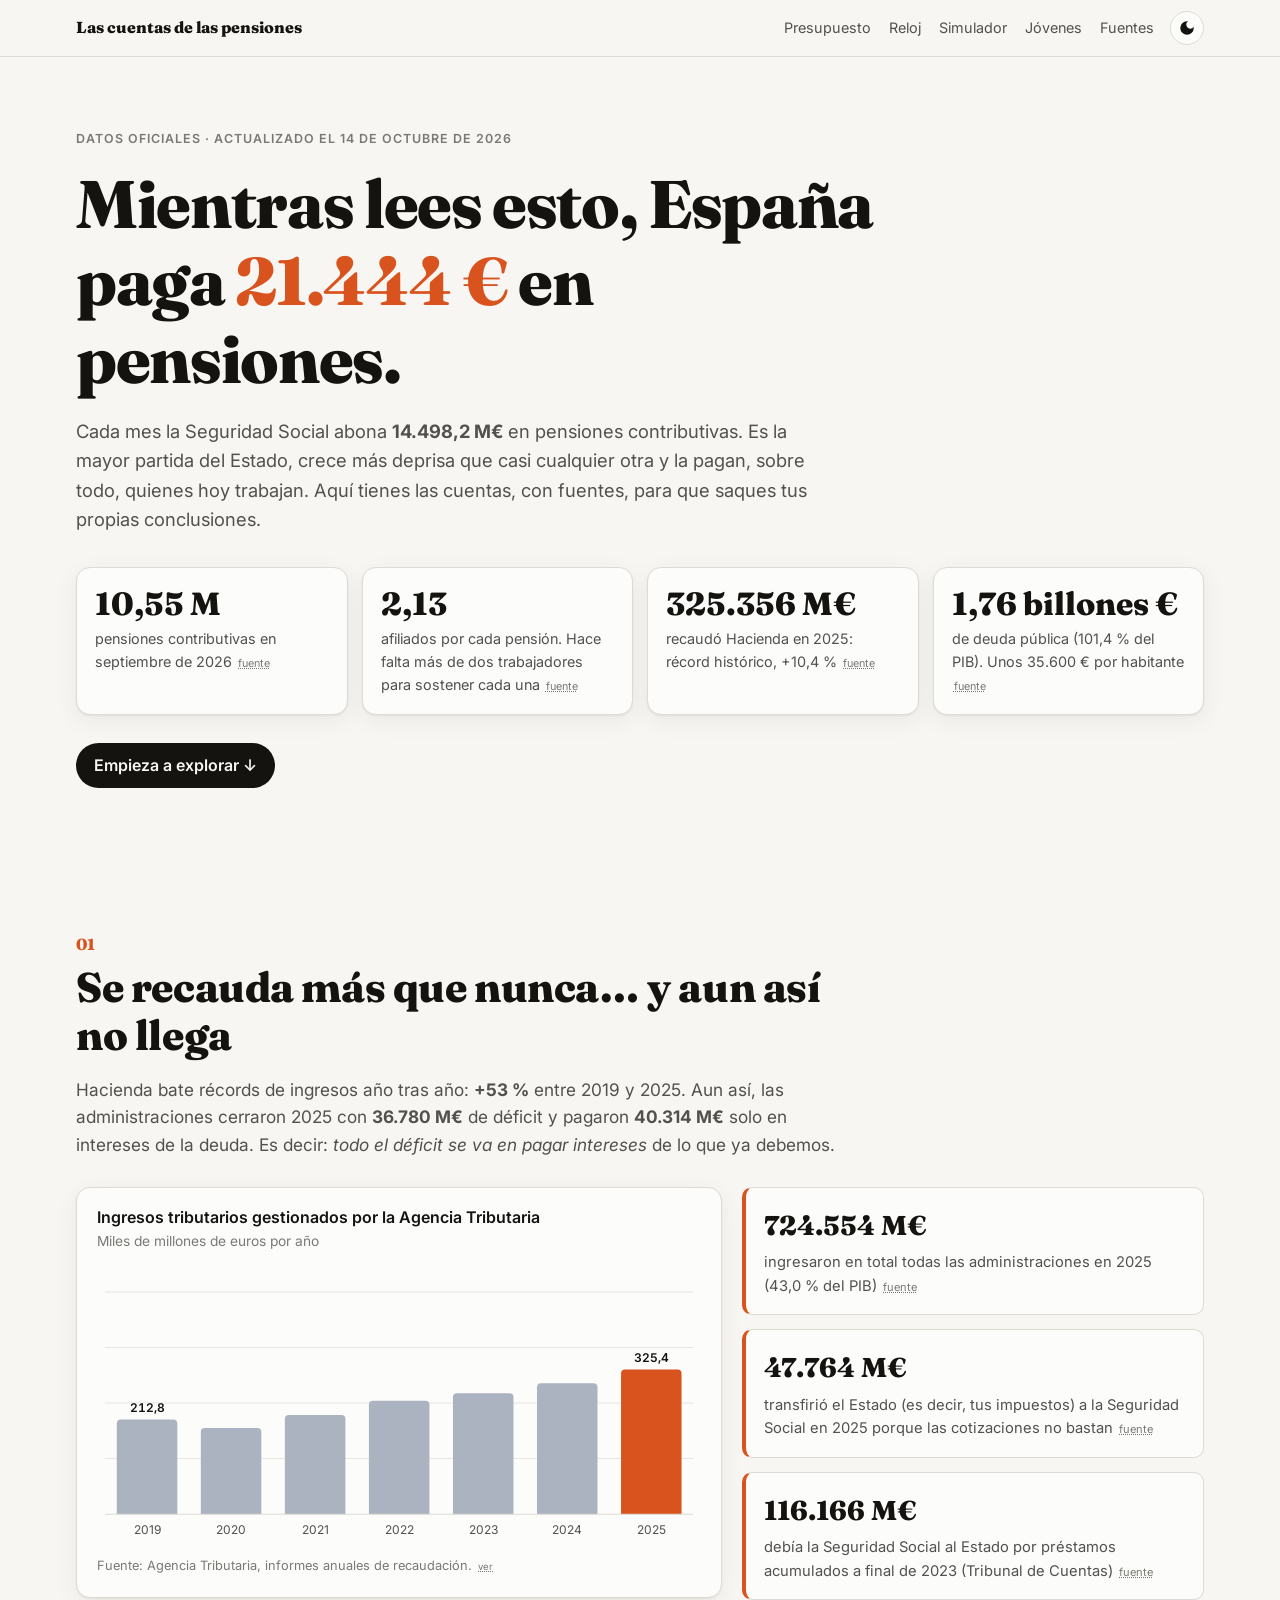
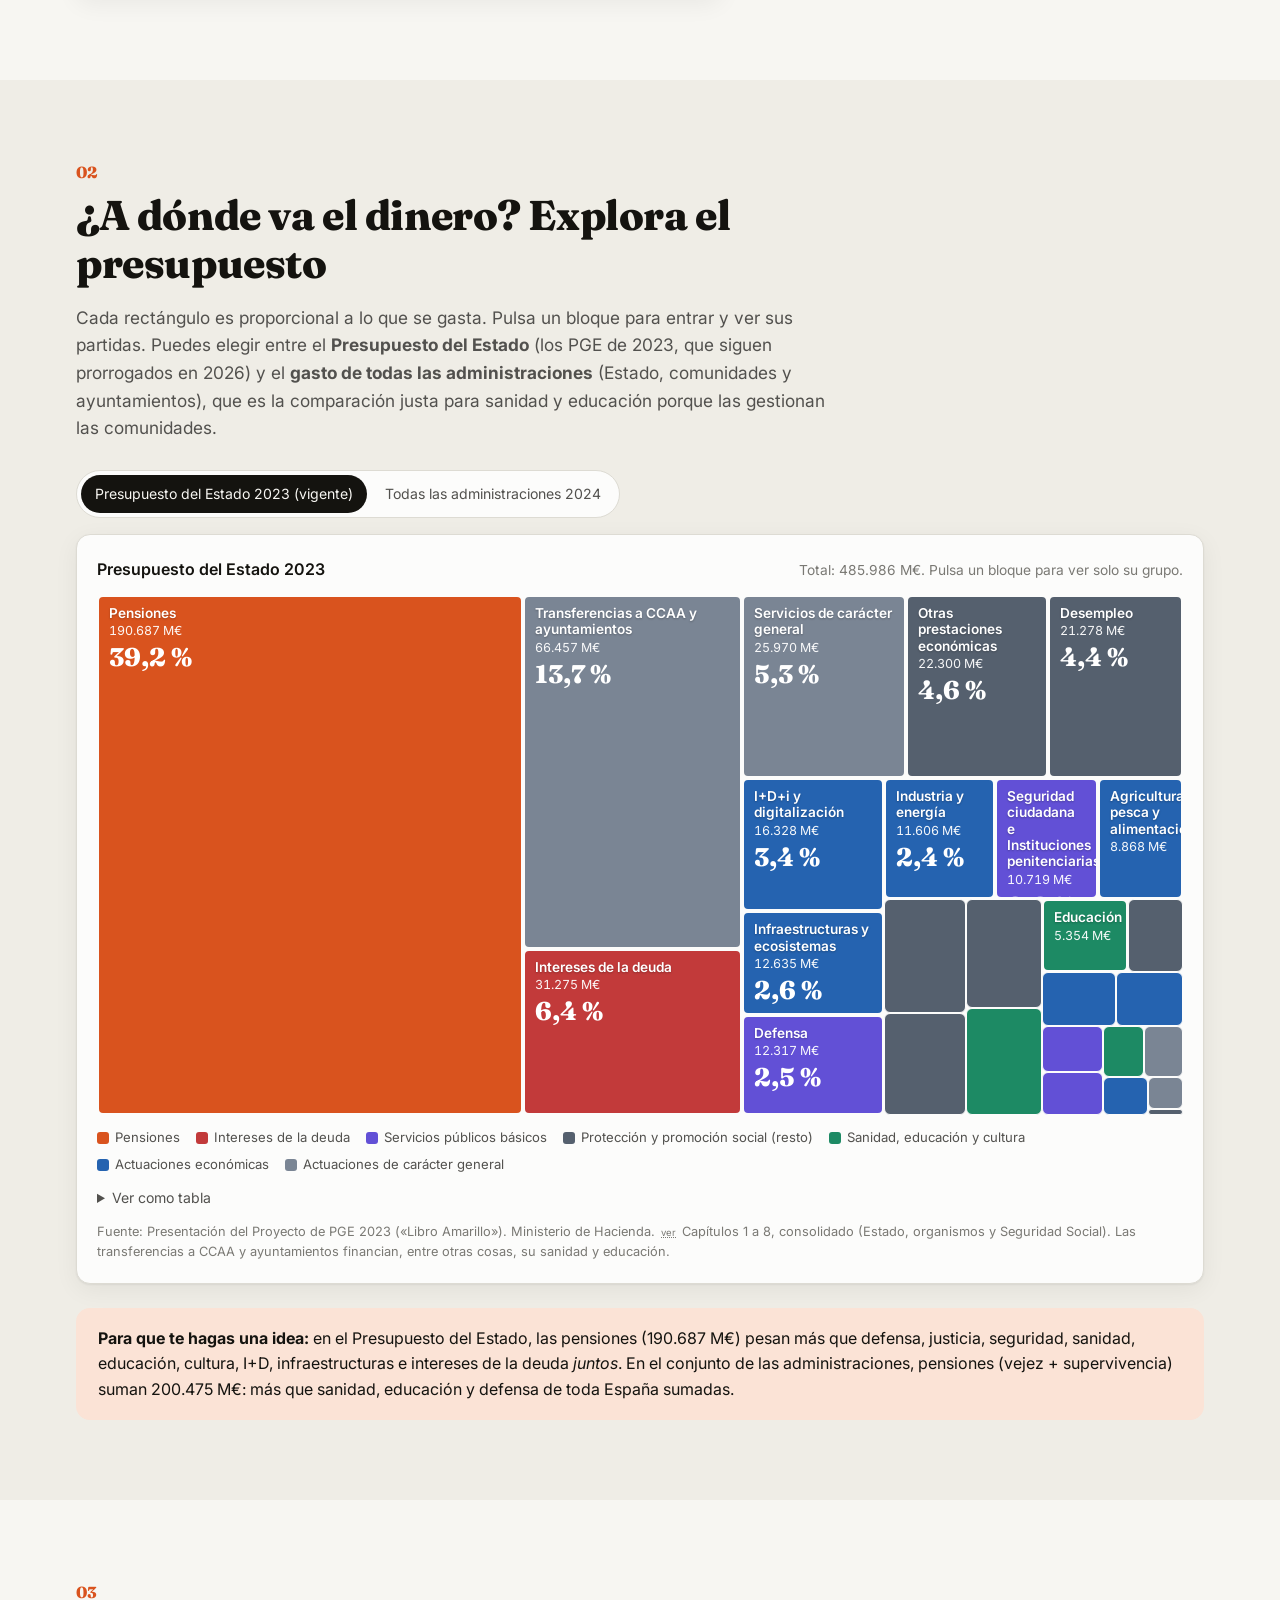
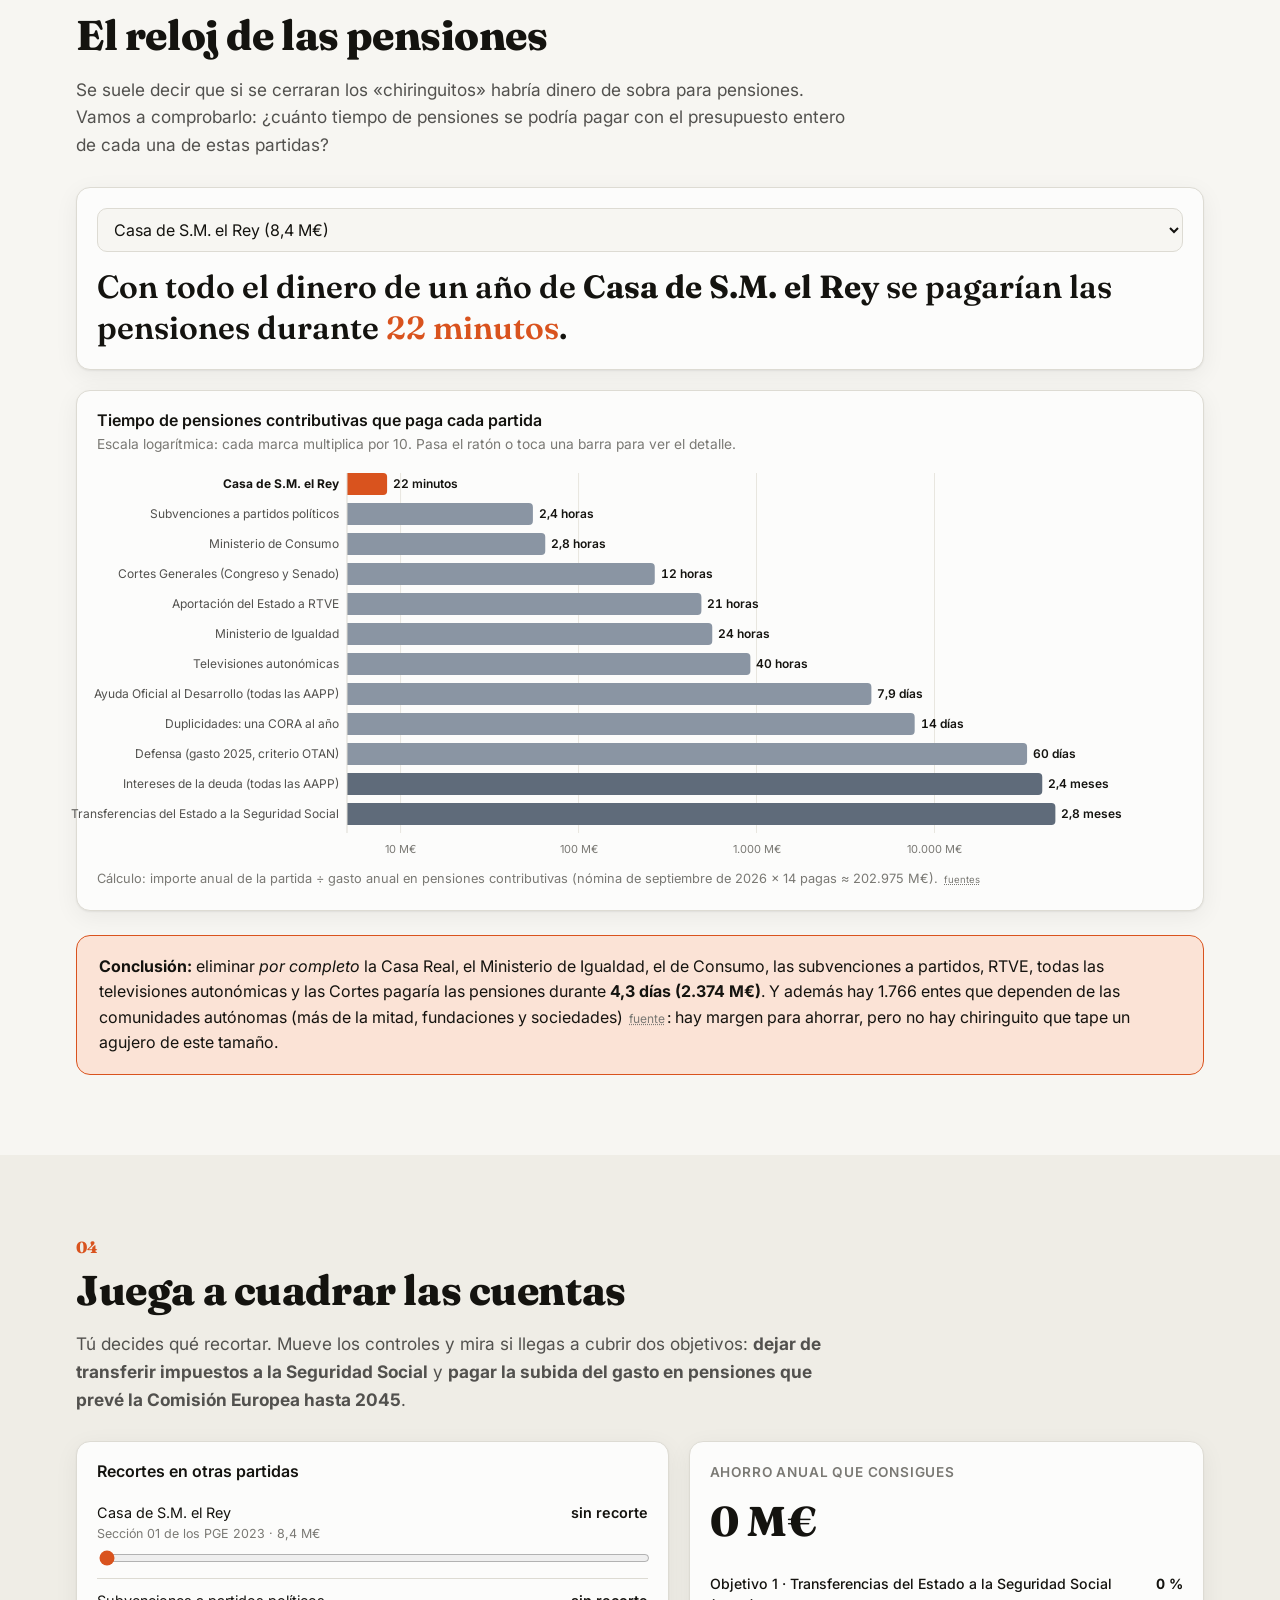
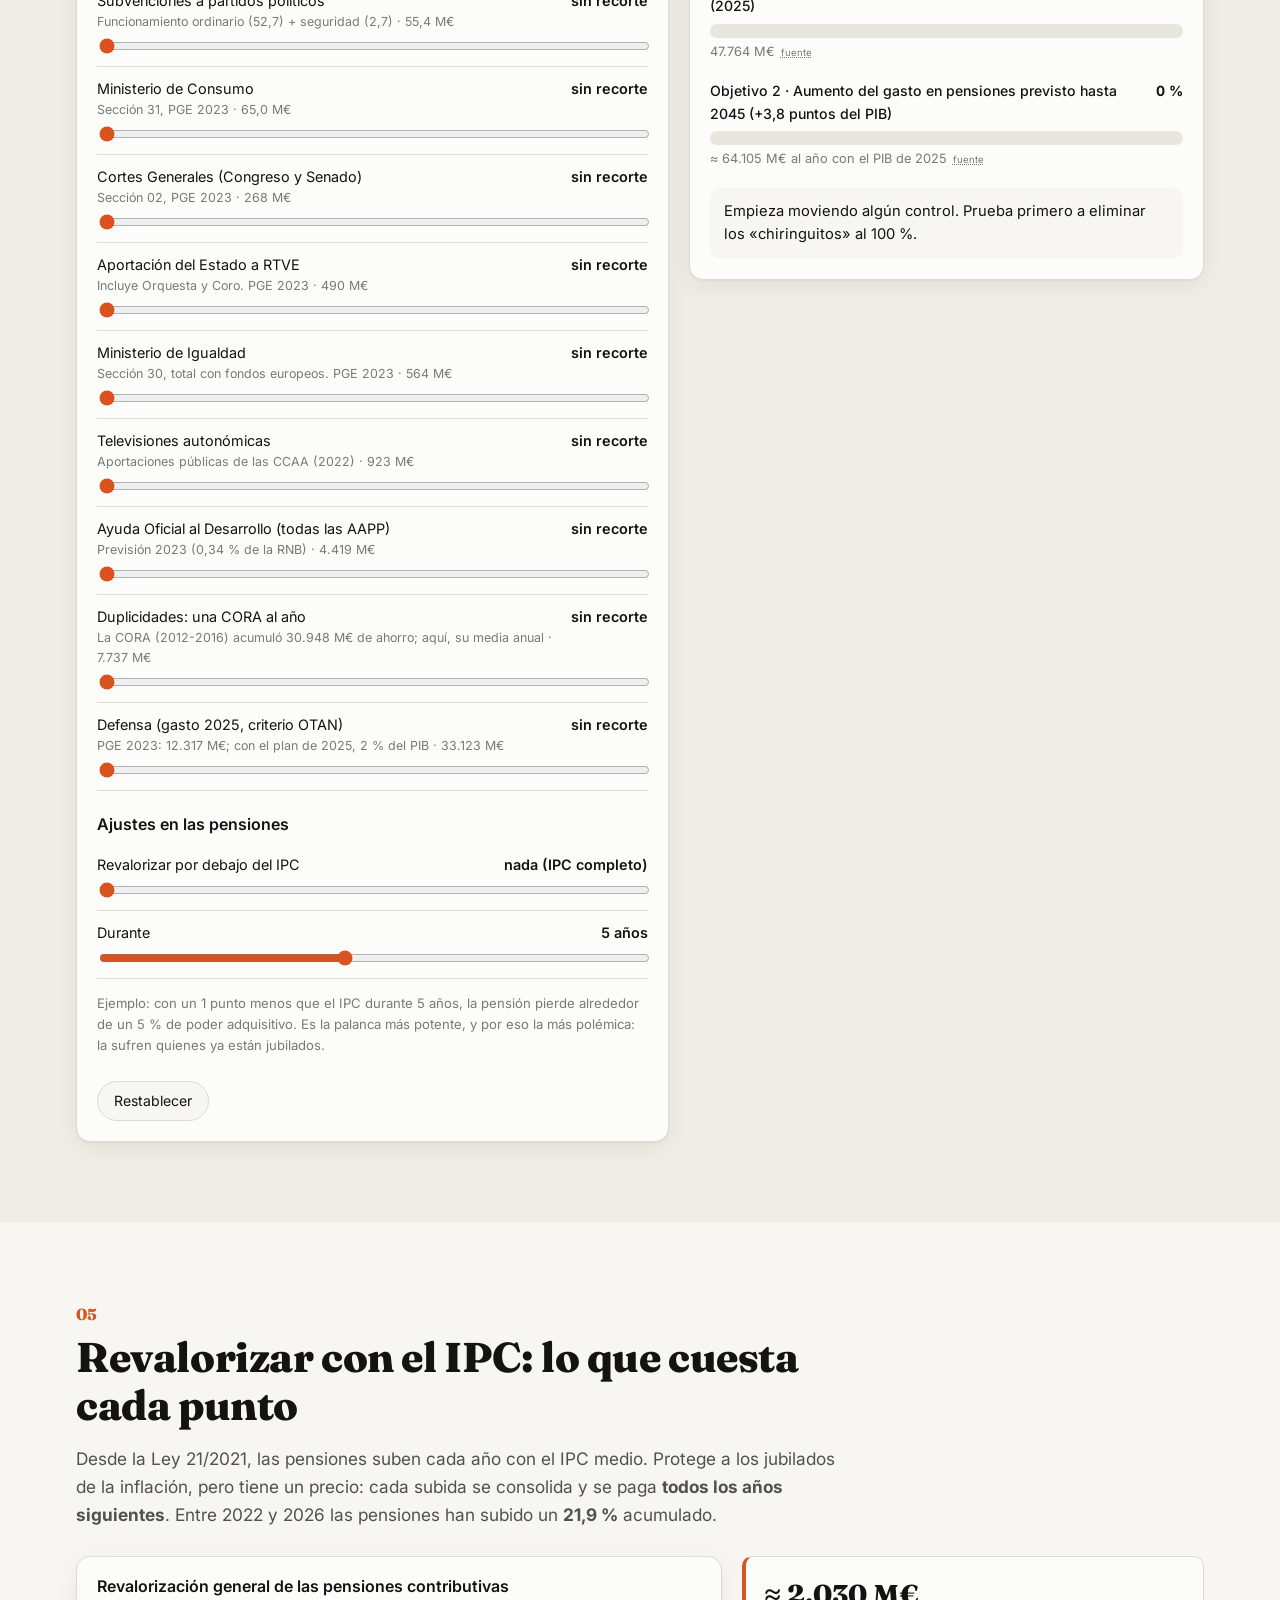
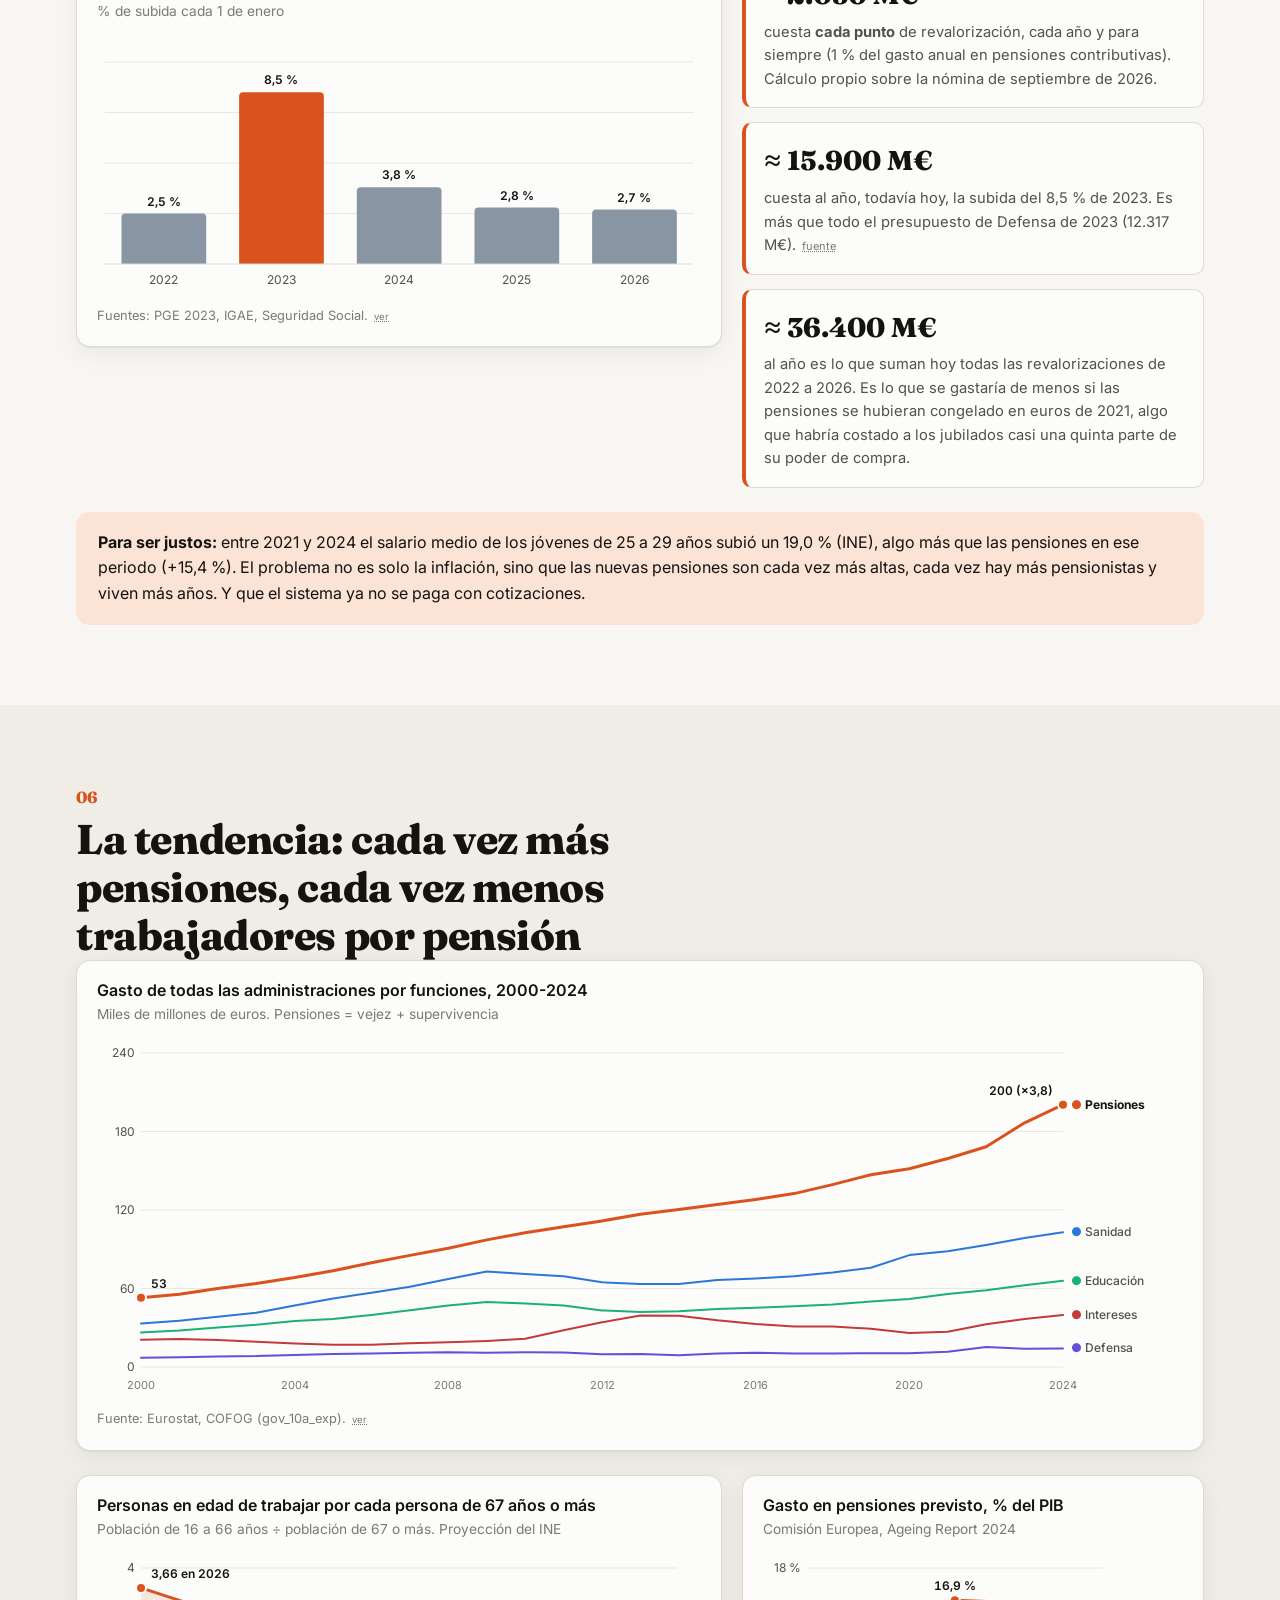
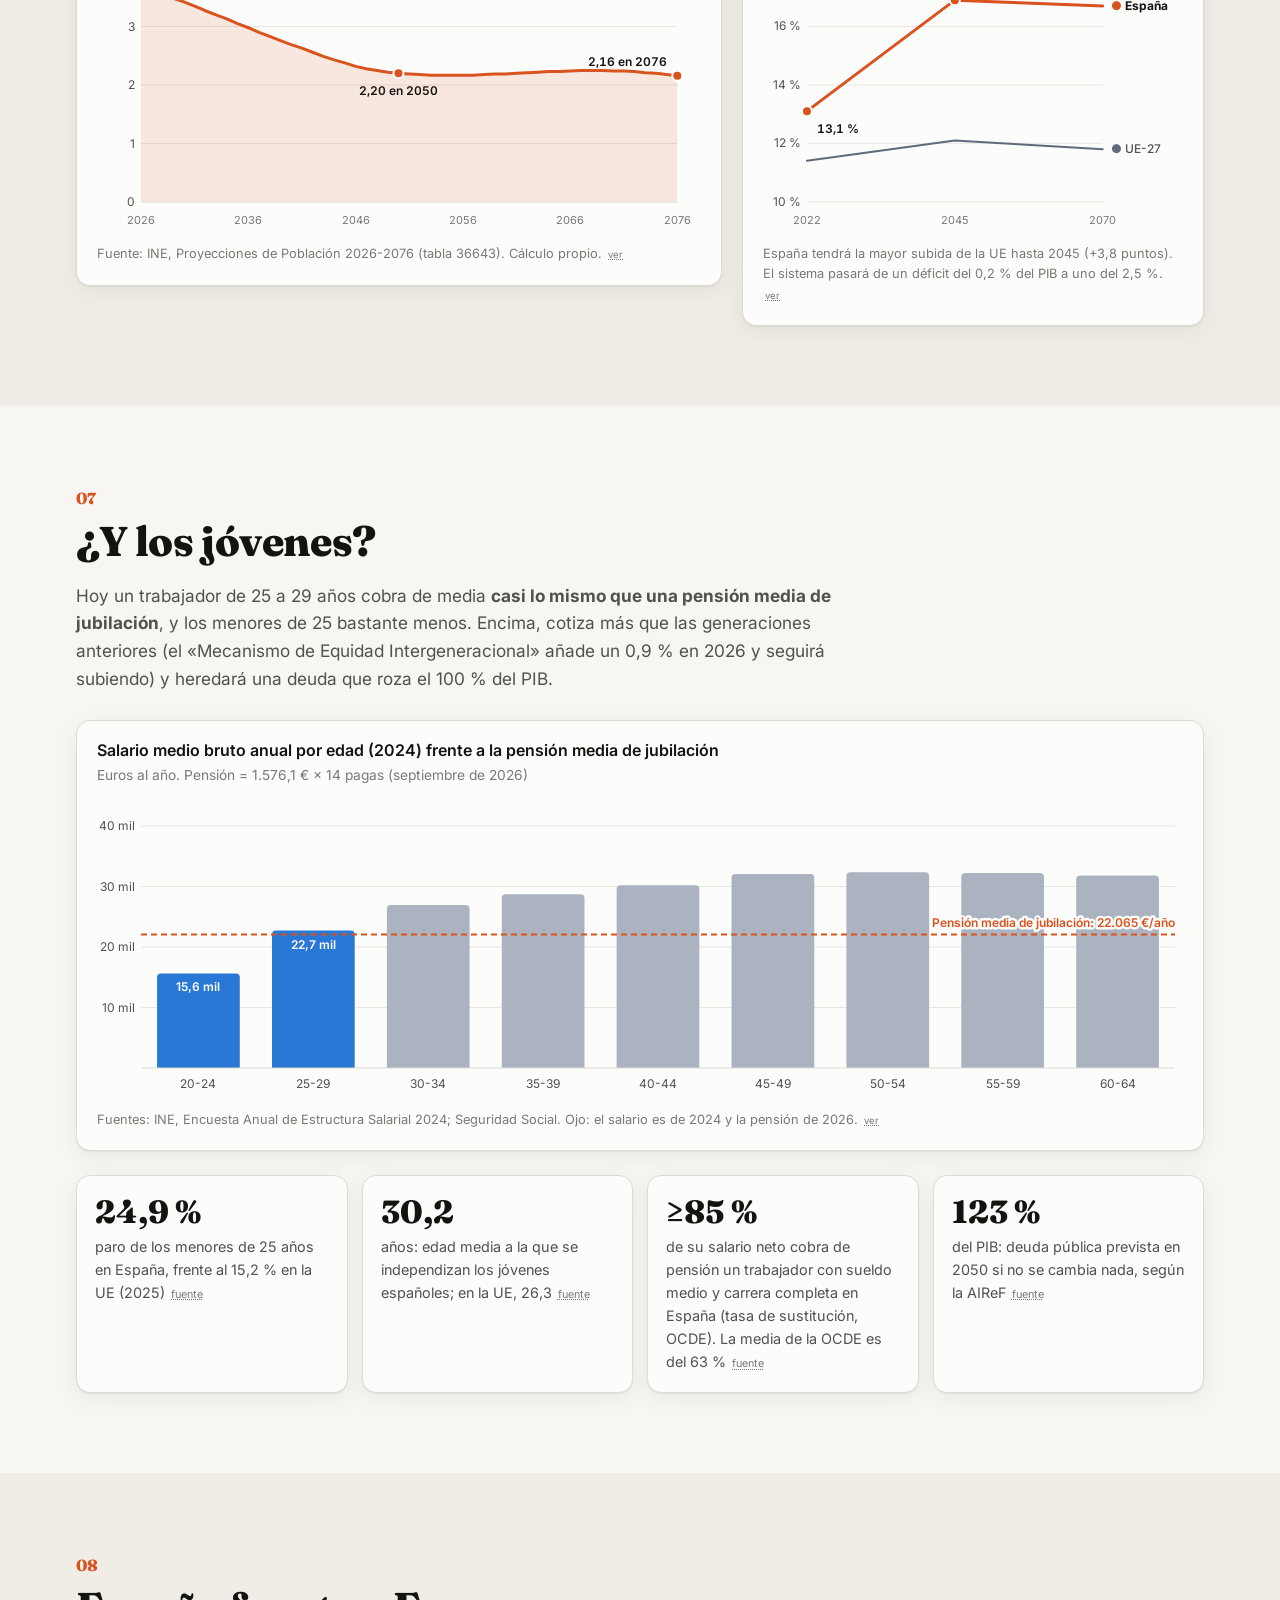
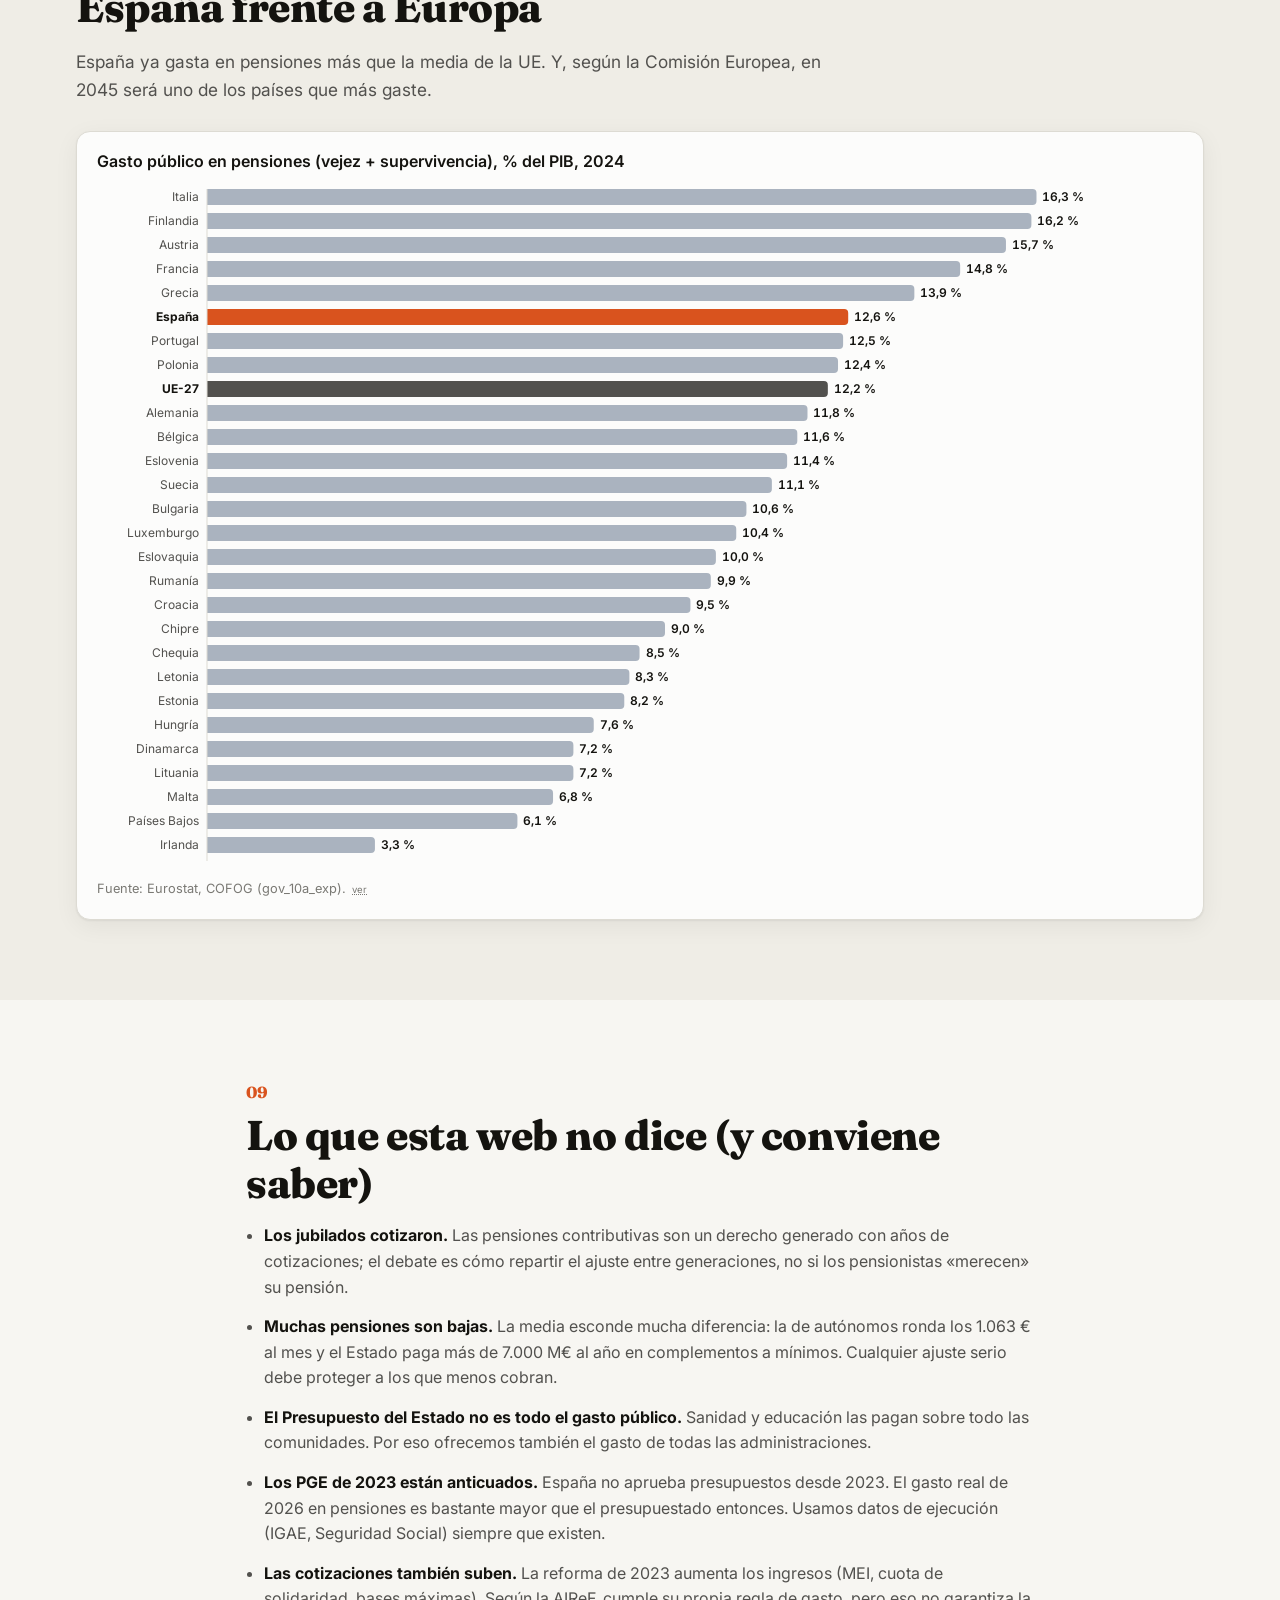
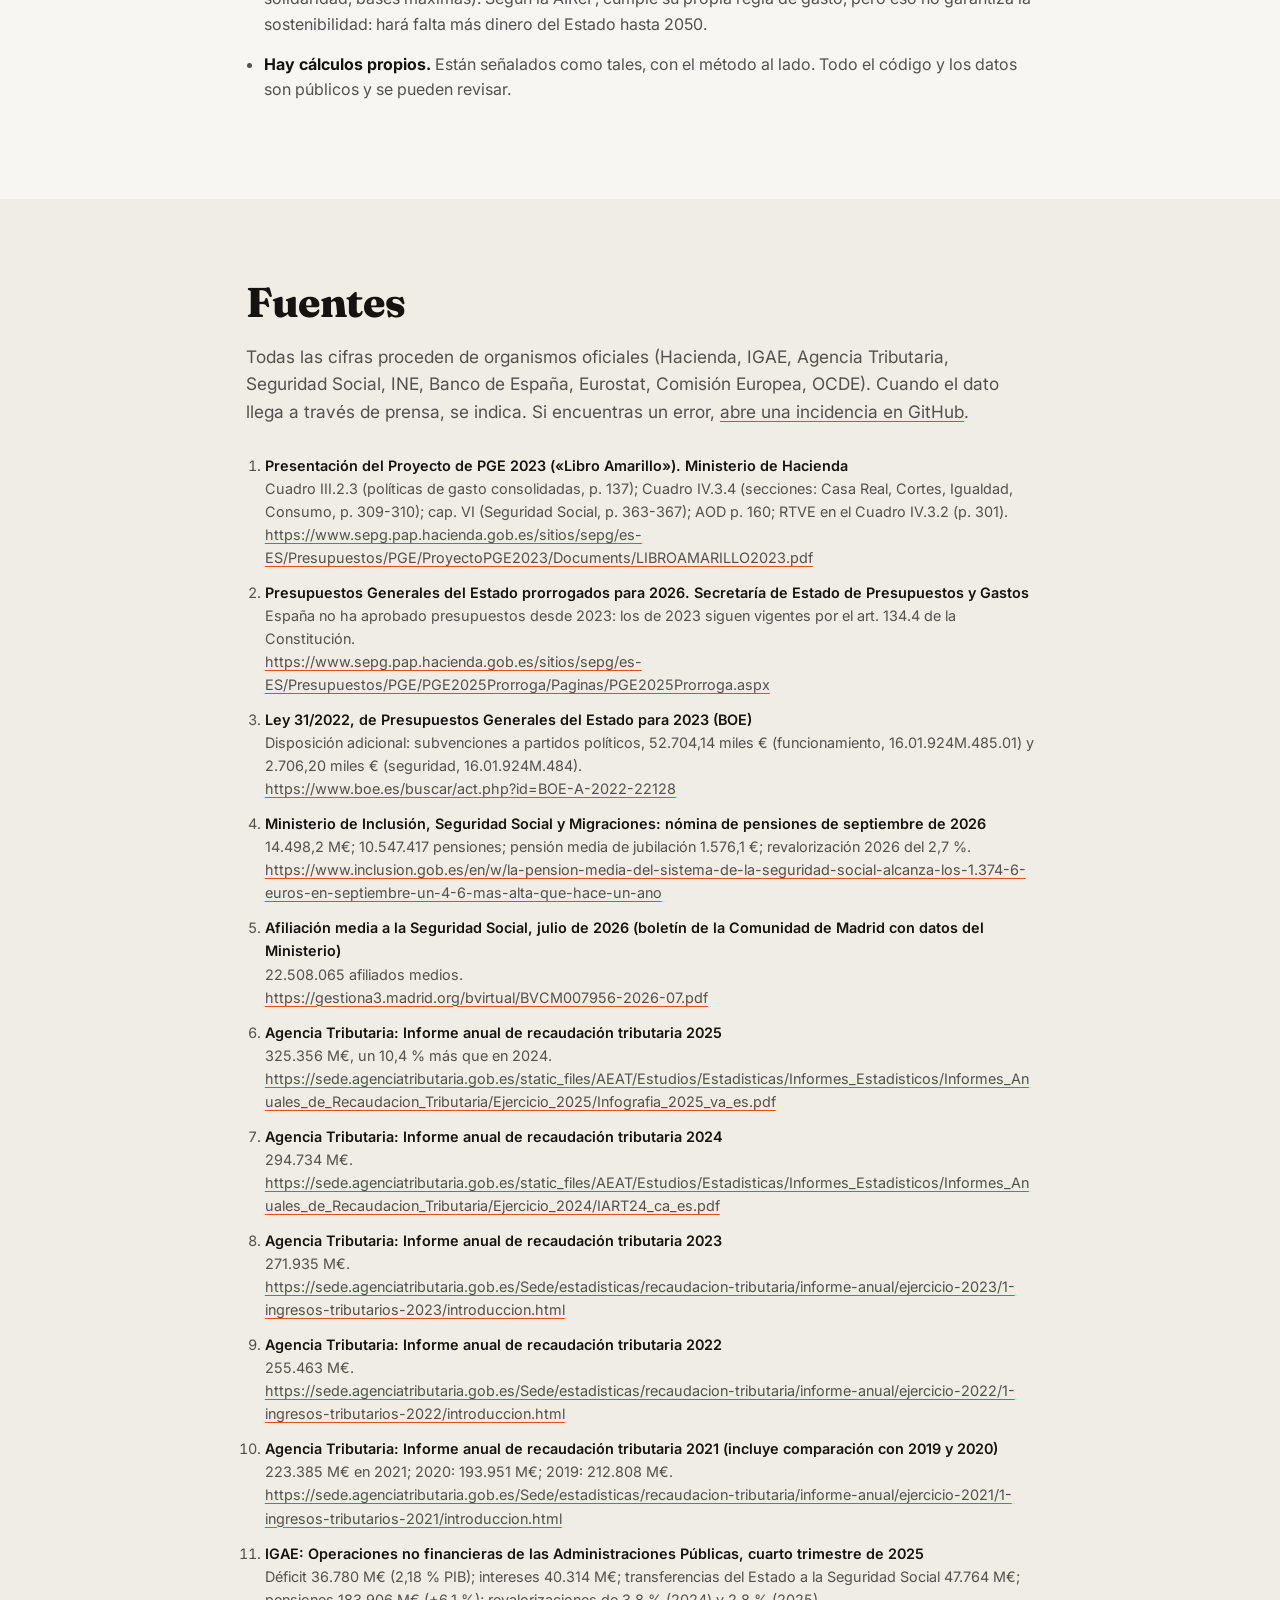
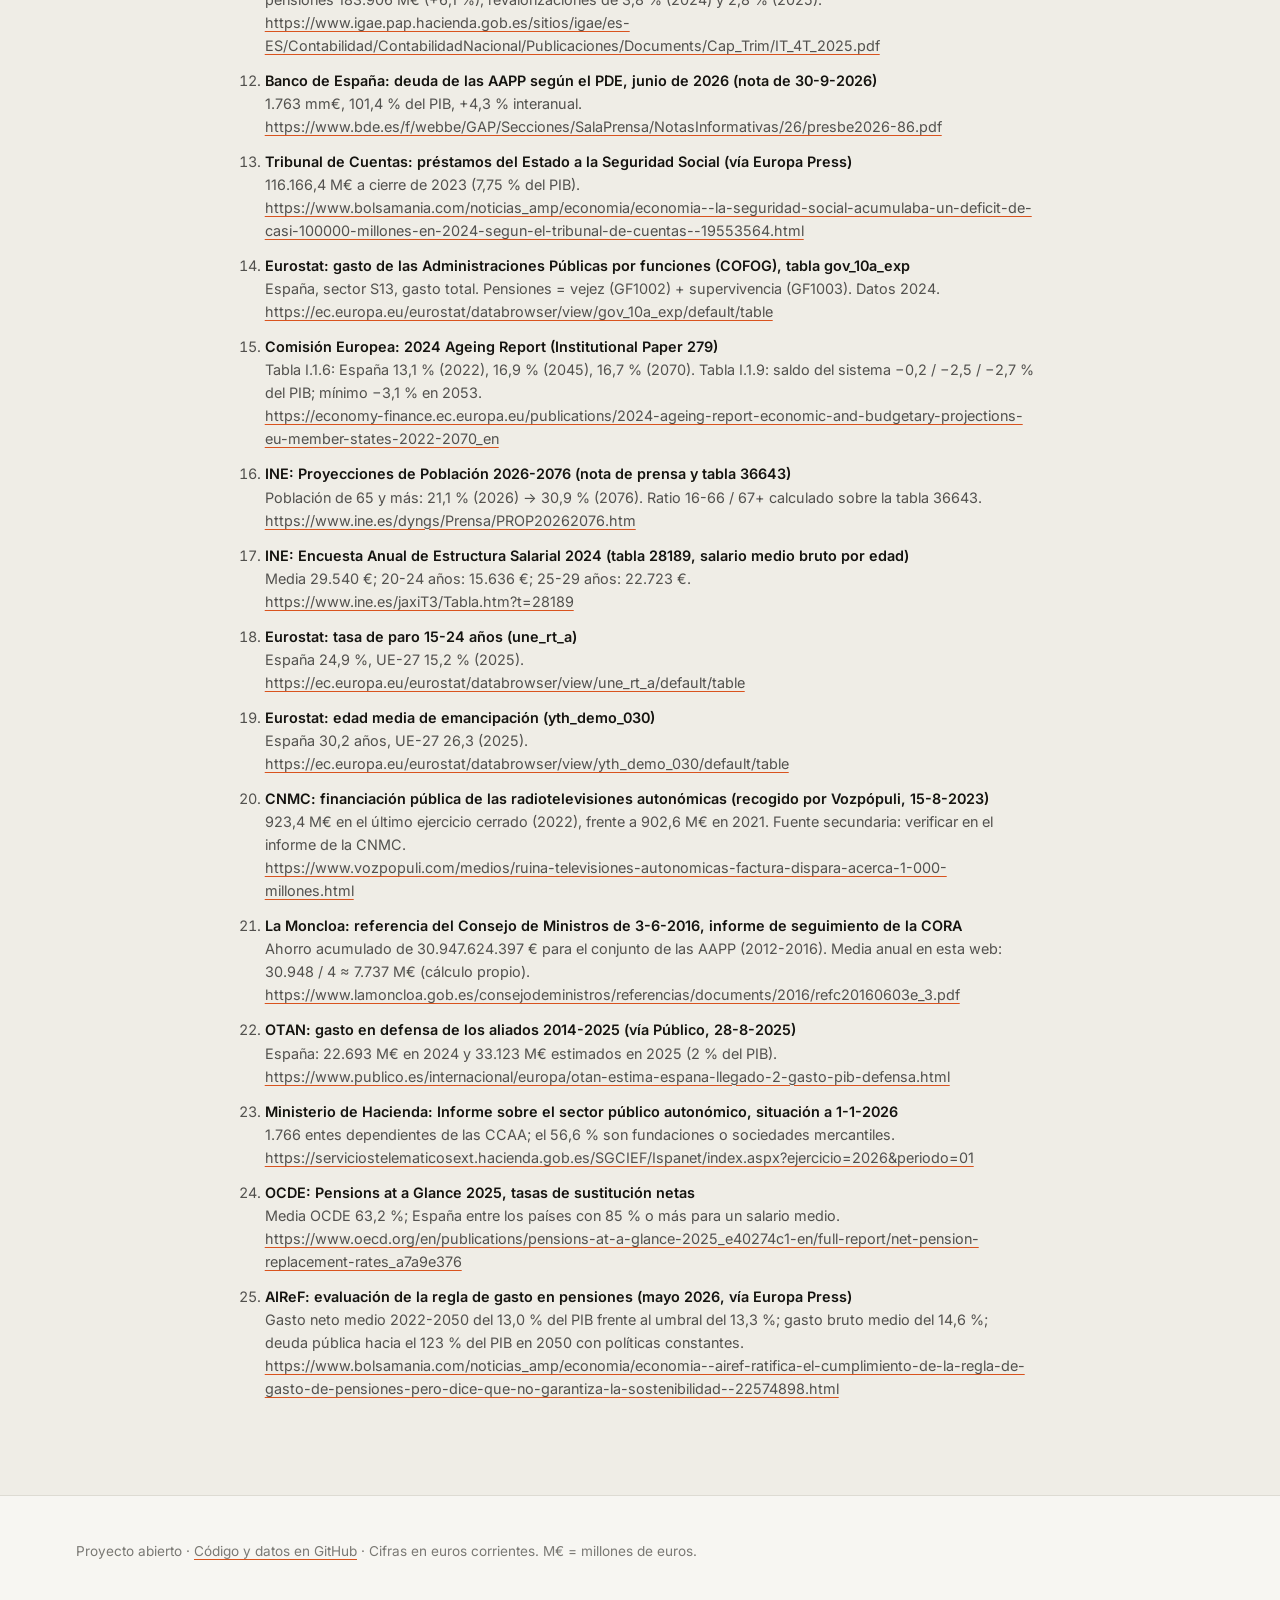
==== public/index.html @ 37a5e59a "Web interactiva sobre el gasto en pensiones con datos oficiales Sitio estático en public/: explorado" ====
<!doctype html>
<html lang="es">
<head>
  <meta charset="utf-8">
  <meta name="viewport" content="width=device-width, initial-scale=1">
  <title>Las cuentas de las pensiones</title>
  <meta name="description" content="Infografías interactivas con datos oficiales sobre el gasto en pensiones en España, su sostenibilidad y lo que supone para los jóvenes. Explora los Presupuestos y juega a cuadrar las cuentas.">
  <meta property="og:title" content="Las cuentas de las pensiones">
  <meta property="og:description" content="¿Cuánto cuestan las pensiones? ¿Bastaría con cerrar «chiringuitos»? Datos oficiales, gráficos interactivos y un simulador para comprobarlo tú mismo.">
  <meta property="og:type" content="website">
  <meta property="og:url" content="https://presupuestos.nephei.org/">
  <meta name="theme-color" content="#14130f">
  <link rel="icon" href="favicon.svg" type="image/svg+xml">
  <link rel="preconnect" href="https://fonts.googleapis.com">
  <link rel="preconnect" href="https://fonts.gstatic.com" crossorigin>
  <link href="https://fonts.googleapis.com/css2?family=Fraunces:opsz,wght@9..144,600;9..144,800&family=Inter:wght@400;500;600;700&display=swap" rel="stylesheet">
  <link rel="stylesheet" href="css/styles.css">
</head>
<body>
  <a class="skip" href="#contenido">Saltar al contenido</a>

  <header class="topbar">
    <div class="wrap topbar-in">
      <a class="brand" href="#inicio">Las cuentas de las pensiones</a>
      <nav class="nav" aria-label="Secciones">
        <a href="#presupuesto">Presupuesto</a>
        <a href="#reloj">Reloj</a>
        <a href="#simulador">Simulador</a>
        <a href="#jovenes">Jóvenes</a>
        <a href="#fuentes">Fuentes</a>
      </nav>
      <button class="theme-toggle" id="themeToggle" type="button" aria-label="Cambiar entre tema claro y oscuro">
        <svg viewBox="0 0 24 24" width="18" height="18" aria-hidden="true"><path fill="currentColor" d="M12 3a9 9 0 1 0 9 9c0-.46-.04-.92-.1-1.36a5.39 5.39 0 0 1-4.4 2.26 5.4 5.4 0 0 1-3.14-9.8c-.44-.06-.9-.1-1.36-.1Z"/></svg>
      </button>
    </div>
  </header>

  <main id="contenido">

    <!-- ============ HERO ============ -->
    <section class="hero" id="inicio">
      <div class="wrap">
        <p class="kicker">Datos oficiales · actualizado el <span data-bind="actualizado"></span></p>
        <h1>Mientras lees esto, España paga <span class="accent" id="tickerHero">0 €</span> en pensiones.</h1>
        <p class="lead">Cada mes la Seguridad Social abona <strong data-bind="nominaMensual"></strong> en pensiones contributivas. Es la mayor partida del Estado, crece más deprisa que casi cualquier otra y la pagan, sobre todo, quienes hoy trabajan. Aquí tienes las cuentas, con fuentes, para que saques tus propias conclusiones.</p>

        <div class="tiles">
          <div class="tile">
            <div class="tile-num" data-bind="pensionesN"></div>
            <div class="tile-lab">pensiones contributivas en septiembre de 2026 <button class="src" data-src="segsoc-nomina">fuente</button></div>
          </div>
          <div class="tile">
            <div class="tile-num" data-bind="afiliadosPorPension"></div>
            <div class="tile-lab">afiliados por cada pensión. Hace falta más de dos trabajadores para sostener cada una <button class="src" data-src="afiliacion">fuente</button></div>
          </div>
          <div class="tile">
            <div class="tile-num" data-bind="recaudacion2025"></div>
            <div class="tile-lab">recaudó Hacienda en 2025: récord histórico, +10,4 % <button class="src" data-src="aeat-2025">fuente</button></div>
          </div>
          <div class="tile">
            <div class="tile-num" data-bind="deudaTotal"></div>
            <div class="tile-lab">de deuda pública (<span data-bind="deudaPct"></span> del PIB). Unos <span data-bind="deudaPorHab"></span> por habitante <button class="src" data-src="bde-deuda">fuente</button></div>
          </div>
        </div>
        <a class="cta" href="#presupuesto">Empieza a explorar ↓</a>
      </div>
    </section>

    <!-- ============ 1. RECAUDACIÓN ============ -->
    <section class="sec" id="recaudacion">
      <div class="wrap">
        <p class="sec-num">01</p>
        <h2>Se recauda más que nunca… y aun así no llega</h2>
        <p class="sec-lead">Hacienda bate récords de ingresos año tras año: <strong>+53 %</strong> entre 2019 y 2025. Aun así, las administraciones cerraron 2025 con <strong data-bind="deficit"></strong> de déficit y pagaron <strong data-bind="intereses"></strong> solo en intereses de la deuda. Es decir: <em>todo el déficit se va en pagar intereses</em> de lo que ya debemos.</p>
        <div class="grid-2">
          <figure class="card">
            <figcaption>
              <h3>Ingresos tributarios gestionados por la Agencia Tributaria</h3>
              <p class="sub">Miles de millones de euros por año</p>
            </figcaption>
            <div class="chart" id="chartRecaudacion" role="img" aria-label="Gráfico de barras de la recaudación tributaria 2019-2025"></div>
            <p class="foot">Fuente: Agencia Tributaria, informes anuales de recaudación. <button class="src" data-src="aeat-2025">ver</button></p>
          </figure>
          <div class="facts">
            <div class="fact">
              <span class="fact-num" data-bind="ingresosAAPP"></span>
              <span class="fact-lab">ingresaron en total todas las administraciones en 2025 (<span data-bind="ingresosPct"></span> del PIB) <button class="src" data-src="igae-4t2025">fuente</button></span>
            </div>
            <div class="fact">
              <span class="fact-num" data-bind="transfSS"></span>
              <span class="fact-lab">transfirió el Estado (es decir, tus impuestos) a la Seguridad Social en 2025 porque las cotizaciones no bastan <button class="src" data-src="igae-4t2025">fuente</button></span>
            </div>
            <div class="fact">
              <span class="fact-num" data-bind="prestamosSS"></span>
              <span class="fact-lab">debía la Seguridad Social al Estado por préstamos acumulados a final de 2023 (Tribunal de Cuentas) <button class="src" data-src="tcu-ss">fuente</button></span>
            </div>
          </div>
        </div>
      </div>
    </section>

    <!-- ============ 2. EXPLORADOR ============ -->
    <section class="sec alt" id="presupuesto">
      <div class="wrap">
        <p class="sec-num">02</p>
        <h2>¿A dónde va el dinero? Explora el presupuesto</h2>
        <p class="sec-lead">Cada rectángulo es proporcional a lo que se gasta. Pulsa un bloque para entrar y ver sus partidas. Puedes elegir entre el <strong>Presupuesto del Estado</strong> (los PGE de 2023, que siguen prorrogados en 2026) y el <strong>gasto de todas las administraciones</strong> (Estado, comunidades y ayuntamientos), que es la comparación justa para sanidad y educación porque las gestionan las comunidades.</p>

        <div class="controls" role="group" aria-label="Elegir presupuesto">
          <button class="seg on" data-dataset="pge2023" type="button">Presupuesto del Estado 2023 (vigente)</button>
          <button class="seg" data-dataset="cofog2024" type="button">Todas las administraciones 2024</button>
        </div>

        <figure class="card">
          <figcaption class="explorer-head">
            <nav class="crumbs" id="crumbs" aria-label="Ruta"></nav>
            <p class="sub" id="explorerTotal"></p>
          </figcaption>
          <div class="treemap" id="treemap"></div>
          <div class="legend" id="treemapLegend"></div>
          <details class="table-view">
            <summary>Ver como tabla</summary>
            <div id="treemapTable"></div>
          </details>
          <p class="foot" id="explorerFoot"></p>
        </figure>

        <div class="callout">
          <p><strong>Para que te hagas una idea:</strong> en el Presupuesto del Estado, las pensiones (<span data-bind="pgePensiones"></span>) pesan más que defensa, justicia, seguridad, sanidad, educación, cultura, I+D, infraestructuras e intereses de la deuda <em>juntos</em>. En el conjunto de las administraciones, pensiones (vejez + supervivencia) suman <span data-bind="cofogPensiones"></span>: más que sanidad, educación y defensa de toda España sumadas.</p>
        </div>
      </div>
    </section>

    <!-- ============ 3. RELOJ ============ -->
    <section class="sec" id="reloj">
      <div class="wrap">
        <p class="sec-num">03</p>
        <h2>El reloj de las pensiones</h2>
        <p class="sec-lead">Se suele decir que si se cerraran los «chiringuitos» habría dinero de sobra para pensiones. Vamos a comprobarlo: ¿cuánto tiempo de pensiones se podría pagar con el presupuesto entero de cada una de estas partidas?</p>

        <div class="clock-hero card">
          <label for="clockSelect" class="sr-only">Elige una partida</label>
          <select id="clockSelect" class="select"></select>
          <p class="clock-statement" id="clockStatement" aria-live="polite"></p>
        </div>

        <figure class="card">
          <figcaption>
            <h3>Tiempo de pensiones contributivas que paga cada partida</h3>
            <p class="sub">Escala logarítmica: cada marca multiplica por 10. Pasa el ratón o toca una barra para ver el detalle.</p>
          </figcaption>
          <div class="chart" id="chartClock"></div>
          <p class="foot">Cálculo: importe anual de la partida ÷ gasto anual en pensiones contributivas (nómina de septiembre de 2026 × 14 pagas ≈ <span data-bind="gastoAnual"></span>). <button class="src" data-src="segsoc-nomina">fuentes</button></p>
        </figure>

        <div class="callout warn">
          <p><strong>Conclusión:</strong> eliminar <em>por completo</em> la Casa Real, el Ministerio de Igualdad, el de Consumo, las subvenciones a partidos, RTVE, todas las televisiones autonómicas y las Cortes pagaría las pensiones durante <strong id="clockSumSmall"></strong>. Y además hay <span data-bind="entes"></span> entes que dependen de las comunidades autónomas (más de la mitad, fundaciones y sociedades) <button class="src" data-src="hacienda-ispa">fuente</button>: hay margen para ahorrar, pero no hay chiringuito que tape un agujero de este tamaño.</p>
        </div>
      </div>
    </section>

    <!-- ============ 4. SIMULADOR ============ -->
    <section class="sec alt" id="simulador">
      <div class="wrap">
        <p class="sec-num">04</p>
        <h2>Juega a cuadrar las cuentas</h2>
        <p class="sec-lead">Tú decides qué recortar. Mueve los controles y mira si llegas a cubrir dos objetivos: <strong>dejar de transferir impuestos a la Seguridad Social</strong> y <strong>pagar la subida del gasto en pensiones que prevé la Comisión Europea hasta 2045</strong>.</p>

        <div class="sim">
          <div class="sim-controls card" id="simControls">
            <h3>Recortes en otras partidas</h3>
            <div id="simSliders"></div>
            <h3 class="mt">Ajustes en las pensiones</h3>
            <div class="sim-row">
              <label for="revalGap">Revalorizar por debajo del IPC <output id="revalGapOut"></output></label>
              <input type="range" id="revalGap" min="0" max="2" step="0.25" value="0">
            </div>
            <div class="sim-row">
              <label for="revalYears">Durante <output id="revalYearsOut"></output></label>
              <input type="range" id="revalYears" min="1" max="10" step="1" value="5">
            </div>
            <p class="hint">Ejemplo: con un 1 punto menos que el IPC durante 5 años, la pensión pierde alrededor de un 5 % de poder adquisitivo. Es la palanca más potente, y por eso la más polémica: la sufren quienes ya están jubilados.</p>
            <button class="reset" id="simReset" type="button">Restablecer</button>
          </div>

          <div class="sim-result">
            <div class="card sticky">
              <p class="sim-total-lab">Ahorro anual que consigues</p>
              <p class="sim-total" id="simTotal" aria-live="polite">0 M€</p>
              <div class="goal">
                <div class="goal-head"><span>Objetivo 1 · Transferencias del Estado a la Seguridad Social (2025)</span><span id="goal1Pct"></span></div>
                <div class="bar"><div class="bar-fill" id="goal1Bar"></div></div>
                <p class="goal-sub"><span data-bind="transfSS"></span> <button class="src" data-src="igae-4t2025">fuente</button></p>
              </div>
              <div class="goal">
                <div class="goal-head"><span>Objetivo 2 · Aumento del gasto en pensiones previsto hasta 2045 (+3,8 puntos del PIB)</span><span id="goal2Pct"></span></div>
                <div class="bar"><div class="bar-fill" id="goal2Bar"></div></div>
                <p class="goal-sub">≈ <span data-bind="goal2"></span> al año con el PIB de 2025 <button class="src" data-src="ageing-2024">fuente</button></p>
              </div>
              <p class="sim-verdict" id="simVerdict"></p>
            </div>
          </div>
        </div>
      </div>
    </section>

    <!-- ============ 5. REVALORIZACIÓN ============ -->
    <section class="sec" id="revalorizacion">
      <div class="wrap">
        <p class="sec-num">05</p>
        <h2>Revalorizar con el IPC: lo que cuesta cada punto</h2>
        <p class="sec-lead">Desde la Ley 21/2021, las pensiones suben cada año con el IPC medio. Protege a los jubilados de la inflación, pero tiene un precio: cada subida se consolida y se paga <strong>todos los años siguientes</strong>. Entre 2022 y 2026 las pensiones han subido un <strong id="revalAcum"></strong> acumulado.</p>
        <div class="grid-2">
          <figure class="card">
            <figcaption>
              <h3>Revalorización general de las pensiones contributivas</h3>
              <p class="sub">% de subida cada 1 de enero</p>
            </figcaption>
            <div class="chart" id="chartReval"></div>
            <p class="foot">Fuentes: PGE 2023, IGAE, Seguridad Social. <button class="src" data-src="igae-4t2025">ver</button></p>
          </figure>
          <div class="facts">
            <div class="fact">
              <span class="fact-num" id="costePunto"></span>
              <span class="fact-lab">cuesta <strong>cada punto</strong> de revalorización, cada año y para siempre (1 % del gasto anual en pensiones contributivas). Cálculo propio sobre la nómina de septiembre de 2026.</span>
            </div>
            <div class="fact">
              <span class="fact-num" id="coste2023"></span>
              <span class="fact-lab">cuesta al año, todavía hoy, la subida del 8,5 % de 2023. Es más que todo el presupuesto de Defensa de 2023 (12.317 M€). <button class="src" data-src="pge2023">fuente</button></span>
            </div>
            <div class="fact">
              <span class="fact-num" id="costeAcum"></span>
              <span class="fact-lab">al año es lo que suman hoy todas las revalorizaciones de 2022 a 2026. Es lo que se gastaría de menos si las pensiones se hubieran congelado en euros de 2021, algo que habría costado a los jubilados casi una quinta parte de su poder de compra.</span>
            </div>
          </div>
        </div>
        <div class="callout">
          <p><strong>Para ser justos:</strong> entre 2021 y 2024 el salario medio de los jóvenes de 25 a 29 años subió un <span id="salJovenCrec"></span> (INE), algo más que las pensiones en ese periodo (+15,4 %). El problema no es solo la inflación, sino que las nuevas pensiones son cada vez más altas, cada vez hay más pensionistas y viven más años. Y que el sistema ya no se paga con cotizaciones.</p>
        </div>
      </div>
    </section>

    <!-- ============ 6. EVOLUCIÓN + DEMOGRAFÍA ============ -->
    <section class="sec alt" id="demografia">
      <div class="wrap">
        <p class="sec-num">06</p>
        <h2>La tendencia: cada vez más pensiones, cada vez menos trabajadores por pensión</h2>
        <figure class="card">
          <figcaption>
            <h3>Gasto de todas las administraciones por funciones, 2000-2024</h3>
            <p class="sub">Miles de millones de euros. Pensiones = vejez + supervivencia</p>
          </figcaption>
          <div class="chart tall" id="chartEvol"></div>
          <p class="foot">Fuente: Eurostat, COFOG (gov_10a_exp). <button class="src" data-src="eurostat-cofog">ver</button></p>
        </figure>

        <div class="grid-2 mt">
          <figure class="card">
            <figcaption>
              <h3>Personas en edad de trabajar por cada persona de 67 años o más</h3>
              <p class="sub">Población de 16 a 66 años ÷ población de 67 o más. Proyección del INE</p>
            </figcaption>
            <div class="chart" id="chartDemo"></div>
            <p class="foot">Fuente: INE, Proyecciones de Población 2026-2076 (tabla 36643). Cálculo propio. <button class="src" data-src="ine-proyecciones">ver</button></p>
          </figure>
          <figure class="card">
            <figcaption>
              <h3>Gasto en pensiones previsto, % del PIB</h3>
              <p class="sub">Comisión Europea, Ageing Report 2024</p>
            </figcaption>
            <div class="chart" id="chartAgeing"></div>
            <p class="foot">España tendrá la mayor subida de la UE hasta 2045 (+3,8 puntos). El sistema pasará de un déficit del 0,2 % del PIB a uno del 2,5 %. <button class="src" data-src="ageing-2024">ver</button></p>
          </figure>
        </div>
      </div>
    </section>

    <!-- ============ 7. JÓVENES ============ -->
    <section class="sec" id="jovenes">
      <div class="wrap">
        <p class="sec-num">07</p>
        <h2>¿Y los jóvenes?</h2>
        <p class="sec-lead">Hoy un trabajador de 25 a 29 años cobra de media <strong>casi lo mismo que una pensión media de jubilación</strong>, y los menores de 25 bastante menos. Encima, cotiza más que las generaciones anteriores (el «Mecanismo de Equidad Intergeneracional» añade un 0,9 % en 2026 y seguirá subiendo) y heredará una deuda que roza el 100 % del PIB.</p>

        <figure class="card">
          <figcaption>
            <h3>Salario medio bruto anual por edad (2024) frente a la pensión media de jubilación</h3>
            <p class="sub">Euros al año. Pensión = 1.576,1 € × 14 pagas (septiembre de 2026)</p>
          </figcaption>
          <div class="chart" id="chartSalarios"></div>
          <p class="foot">Fuentes: INE, Encuesta Anual de Estructura Salarial 2024; Seguridad Social. Ojo: el salario es de 2024 y la pensión de 2026. <button class="src" data-src="ine-salarios">ver</button></p>
        </figure>

        <div class="tiles mt">
          <div class="tile">
            <div class="tile-num"><span data-bind="paroEs"></span></div>
            <div class="tile-lab">paro de los menores de 25 años en España, frente al <span data-bind="paroUe"></span> en la UE (2025) <button class="src" data-src="eurostat-paro">fuente</button></div>
          </div>
          <div class="tile">
            <div class="tile-num"><span data-bind="emanEs"></span></div>
            <div class="tile-lab">años: edad media a la que se independizan los jóvenes españoles; en la UE, <span data-bind="emanUe"></span> <button class="src" data-src="eurostat-emancipacion">fuente</button></div>
          </div>
          <div class="tile">
            <div class="tile-num">≥85 %</div>
            <div class="tile-lab">de su salario neto cobra de pensión un trabajador con sueldo medio y carrera completa en España (tasa de sustitución, OCDE). La media de la OCDE es del 63 % <button class="src" data-src="ocde-pag2025">fuente</button></div>
          </div>
          <div class="tile">
            <div class="tile-num">123 %</div>
            <div class="tile-lab">del PIB: deuda pública prevista en 2050 si no se cambia nada, según la AIReF <button class="src" data-src="airef-2026">fuente</button></div>
          </div>
        </div>
      </div>
    </section>

    <!-- ============ 8. EUROPA ============ -->
    <section class="sec alt" id="europa">
      <div class="wrap">
        <p class="sec-num">08</p>
        <h2>España frente a Europa</h2>
        <p class="sec-lead">España ya gasta en pensiones más que la media de la UE. Y, según la Comisión Europea, en 2045 será uno de los países que más gaste.</p>
        <figure class="card">
          <figcaption>
            <h3>Gasto público en pensiones (vejez + supervivencia), % del PIB, 2024</h3>
          </figcaption>
          <div class="chart" id="chartUE"></div>
          <p class="foot">Fuente: Eurostat, COFOG (gov_10a_exp). <button class="src" data-src="eurostat-cofog">ver</button></p>
        </figure>
      </div>
    </section>

    <!-- ============ 9. MATICES ============ -->
    <section class="sec" id="matices">
      <div class="wrap narrow">
        <p class="sec-num">09</p>
        <h2>Lo que esta web no dice (y conviene saber)</h2>
        <ul class="caveats">
          <li><strong>Los jubilados cotizaron.</strong> Las pensiones contributivas son un derecho generado con años de cotizaciones; el debate es cómo repartir el ajuste entre generaciones, no si los pensionistas «merecen» su pensión.</li>
          <li><strong>Muchas pensiones son bajas.</strong> La media esconde mucha diferencia: la de autónomos ronda los 1.063 € al mes y el Estado paga más de 7.000 M€ al año en complementos a mínimos. Cualquier ajuste serio debe proteger a los que menos cobran.</li>
          <li><strong>El Presupuesto del Estado no es todo el gasto público.</strong> Sanidad y educación las pagan sobre todo las comunidades. Por eso ofrecemos también el gasto de todas las administraciones.</li>
          <li><strong>Los PGE de 2023 están anticuados.</strong> España no aprueba presupuestos desde 2023. El gasto real de 2026 en pensiones es bastante mayor que el presupuestado entonces. Usamos datos de ejecución (IGAE, Seguridad Social) siempre que existen.</li>
          <li><strong>Las cotizaciones también suben.</strong> La reforma de 2023 aumenta los ingresos (MEI, cuota de solidaridad, bases máximas). Según la AIReF, cumple su propia regla de gasto, pero eso no garantiza la sostenibilidad: hará falta más dinero del Estado hasta 2050.</li>
          <li><strong>Hay cálculos propios.</strong> Están señalados como tales, con el método al lado. Todo el código y los datos son públicos y se pueden revisar.</li>
        </ul>
      </div>
    </section>

    <!-- ============ FUENTES ============ -->
    <section class="sec alt" id="fuentes">
      <div class="wrap narrow">
        <h2>Fuentes</h2>
        <p class="sec-lead">Todas las cifras proceden de organismos oficiales (Hacienda, IGAE, Agencia Tributaria, Seguridad Social, INE, Banco de España, Eurostat, Comisión Europea, OCDE). Cuando el dato llega a través de prensa, se indica. Si encuentras un error, <a href="https://github.com/aifaro/calculadora-estatal-presupuestos/issues">abre una incidencia en GitHub</a>.</p>
        <ol class="sources" id="sourcesList"></ol>
      </div>
    </section>
  </main>

  <footer class="footer">
    <div class="wrap">
      <p>Proyecto abierto · <a href="https://github.com/aifaro/calculadora-estatal-presupuestos">Código y datos en GitHub</a> · Cifras en euros corrientes. M€ = millones de euros.</p>
    </div>
  </footer>

  <div class="tooltip" id="tooltip" role="tooltip" hidden></div>
  <dialog class="src-dialog" id="srcDialog">
    <form method="dialog">
      <h3 id="srcTitle"></h3>
      <p id="srcDetail"></p>
      <p><a id="srcLink" href="#" target="_blank" rel="noopener">Abrir la fuente original ↗</a></p>
      <button type="submit" class="reset">Cerrar</button>
    </form>
  </dialog>

  <script src="js/data.js"></script>
  <script src="js/app.js"></script>
</body>
</html>
---- public/css/styles.css ----
/* ===== Tokens ===== */
:root {
  color-scheme: light;
  --bg: #f7f6f2;
  --bg-alt: #efede6;
  --surface: #fcfcfb;
  --ink: #14130f;
  --ink-2: #52514e;
  --ink-3: #7a7974;
  --line: #dddbd3;
  --grid: #e8e6df;
  --accent: #d9531e;         /* pensiones */
  --accent-soft: #fbe3d6;
  --debt: #c23a3a;           /* deuda / intereses */
  --neutral-1: #5f6b7a;
  --neutral-2: #8a95a3;
  --neutral-3: #aab3bf;
  --series-blue: #2a78d6;
  --series-aqua: #1baf7a;
  --series-yellow: #eda100;
  --series-violet: #6250d6;
  --good: #0ca30c;
  --shadow: 0 1px 2px rgba(20,19,15,.06), 0 6px 24px rgba(20,19,15,.06);
  --radius: 14px;
  --font: "Inter", system-ui, -apple-system, "Segoe UI", Roboto, sans-serif;
  --serif: "Fraunces", Georgia, serif;
}
@media (prefers-color-scheme: dark) {
  :root:not([data-theme="light"]) {
    color-scheme: dark;
    --bg: #14130f;
    --bg-alt: #1b1a16;
    --surface: #201f1b;
    --ink: #f0efec;
    --ink-2: #c3c2b7;
    --ink-3: #8f8e86;
    --line: #34332e;
    --grid: #2b2a26;
    --accent: #f0743e;
    --accent-soft: #3a2418;
    --debt: #e66767;
    --neutral-1: #8c97a5;
    --neutral-2: #6b7684;
    --neutral-3: #4f5864;
    --series-blue: #3987e5;
    --series-aqua: #199e70;
    --series-yellow: #c98500;
    --series-violet: #9085e9;
    --shadow: 0 1px 2px rgba(0,0,0,.3), 0 6px 24px rgba(0,0,0,.25);
  }
}
:root[data-theme="dark"] {
  color-scheme: dark;
  --bg: #14130f;
  --bg-alt: #1b1a16;
  --surface: #201f1b;
  --ink: #f0efec;
  --ink-2: #c3c2b7;
  --ink-3: #8f8e86;
  --line: #34332e;
  --grid: #2b2a26;
  --accent: #f0743e;
  --accent-soft: #3a2418;
  --debt: #e66767;
  --neutral-1: #8c97a5;
  --neutral-2: #6b7684;
  --neutral-3: #4f5864;
  --series-blue: #3987e5;
  --series-aqua: #199e70;
  --series-yellow: #c98500;
  --series-violet: #9085e9;
  --shadow: 0 1px 2px rgba(0,0,0,.3), 0 6px 24px rgba(0,0,0,.25);
}

/* ===== Base ===== */
* { box-sizing: border-box; }
html { scroll-behavior: smooth; scroll-padding-top: 64px; }
body {
  margin: 0; background: var(--bg); color: var(--ink);
  font: 16px/1.6 var(--font); -webkit-font-smoothing: antialiased;
}
a { color: inherit; text-decoration-color: var(--accent); text-underline-offset: 3px; }
h1, h2, h3 { line-height: 1.15; margin: 0; }
h1 { font-family: var(--serif); font-weight: 800; font-size: clamp(2.1rem, 5.5vw, 4.2rem); letter-spacing: -.02em; max-width: 18ch; }
h2 { font-family: var(--serif); font-weight: 800; font-size: clamp(1.7rem, 3.6vw, 2.6rem); letter-spacing: -.01em; max-width: 26ch; }
h3 { font-size: 1rem; font-weight: 600; }
.wrap { max-width: 1160px; margin: 0 auto; padding: 0 16px; }
.wrap.narrow { max-width: 820px; }
.sr-only { position: absolute; width: 1px; height: 1px; overflow: hidden; clip: rect(0 0 0 0); }
.skip { position: absolute; left: -999px; }
.skip:focus { left: 16px; top: 8px; z-index: 100; background: var(--surface); padding: 8px 12px; border-radius: 8px; }
.mt { margin-top: 24px; }
:focus-visible { outline: 2px solid var(--accent); outline-offset: 2px; }

/* ===== Top bar ===== */
.topbar { position: sticky; top: 0; z-index: 20; background: color-mix(in srgb, var(--bg) 88%, transparent); backdrop-filter: blur(8px); border-bottom: 1px solid var(--line); }
.topbar-in { display: flex; align-items: center; gap: 16px; height: 56px; }
.brand { font-family: var(--serif); font-weight: 800; text-decoration: none; white-space: nowrap; }
.nav { display: flex; gap: 18px; margin-left: auto; font-size: .9rem; }
.nav a { text-decoration: none; color: var(--ink-2); }
.nav a:hover { color: var(--ink); }
.theme-toggle { border: 1px solid var(--line); background: var(--surface); color: var(--ink); border-radius: 999px; width: 34px; height: 34px; display: grid; place-items: center; cursor: pointer; }
@media (max-width: 720px) { .nav { display: none; } .theme-toggle { margin-left: auto; } }

/* ===== Hero ===== */
.hero { padding: 72px 0 64px; }
.kicker { text-transform: uppercase; letter-spacing: .08em; font-size: .78rem; color: var(--ink-3); font-weight: 600; margin: 0 0 16px; }
.accent { color: var(--accent); font-variant-numeric: tabular-nums; white-space: nowrap; }
.lead { font-size: 1.15rem; color: var(--ink-2); max-width: 62ch; margin: 20px 0 32px; }
.cta { display: inline-block; margin-top: 28px; font-weight: 600; text-decoration: none; padding: 10px 18px; border-radius: 999px; background: var(--ink); color: var(--bg); }

.tiles { display: grid; grid-template-columns: repeat(4, 1fr); gap: 14px; }
@media (max-width: 900px) { .tiles { grid-template-columns: repeat(2, 1fr); } }
@media (max-width: 480px) { .tiles { grid-template-columns: 1fr; } }
.tile { background: var(--surface); border: 1px solid var(--line); border-radius: var(--radius); padding: 18px; box-shadow: var(--shadow); }
.tile-num { font-family: var(--serif); font-size: 2rem; font-weight: 800; font-variant-numeric: tabular-nums; line-height: 1.1; }
.tile-lab { color: var(--ink-2); font-size: .9rem; margin-top: 6px; }

/* ===== Sections ===== */
.sec { padding: 80px 0; }
.sec.alt { background: var(--bg-alt); }
.sec-num { font-family: var(--serif); color: var(--accent); font-weight: 800; margin: 0 0 6px; }
.sec-lead { color: var(--ink-2); font-size: 1.08rem; max-width: 70ch; margin: 16px 0 28px; }
.grid-2 { display: grid; grid-template-columns: 1.4fr 1fr; gap: 20px; align-items: start; }
@media (max-width: 900px) { .grid-2 { grid-template-columns: 1fr; } }

.card { background: var(--surface); border: 1px solid var(--line); border-radius: var(--radius); padding: 20px; box-shadow: var(--shadow); margin: 0; min-width: 0; }
.card figcaption { margin-bottom: 12px; }
.sub { color: var(--ink-3); font-size: .86rem; margin: 4px 0 0; }
.foot { color: var(--ink-3); font-size: .8rem; margin: 12px 0 0; }
.facts { display: grid; gap: 14px; }
.fact { background: var(--surface); border: 1px solid var(--line); border-left: 4px solid var(--accent); border-radius: 10px; padding: 16px 18px; display: grid; gap: 4px; }
.fact-num { font-family: var(--serif); font-size: 1.7rem; font-weight: 800; font-variant-numeric: tabular-nums; }
.fact-lab { color: var(--ink-2); font-size: .92rem; }
.callout { margin-top: 24px; background: var(--accent-soft); border-radius: var(--radius); padding: 18px 22px; }
.callout p { margin: 0; }
.callout.warn { border: 1px solid var(--accent); }

.src { border: 0; background: none; padding: 0 2px; font: inherit; font-size: .75em; color: var(--ink-3); text-decoration: underline dotted; cursor: pointer; vertical-align: baseline; }
.src:hover { color: var(--accent); }

/* ===== Charts ===== */
.chart { width: 100%; min-height: 260px; position: relative; }
.chart.tall { min-height: 360px; }
.chart svg { display: block; width: 100%; height: auto; overflow: visible; }
.chart text { fill: var(--ink-2); font-size: 12px; font-family: var(--font); }
.chart .axis text { fill: var(--ink-3); font-size: 11px; }
.chart .grid line { stroke: var(--grid); }
.chart .baseline { stroke: var(--line); }
.chart .val { fill: var(--ink); font-weight: 600; font-variant-numeric: tabular-nums; }
.chart .hit { fill: transparent; cursor: pointer; }
.chart .dim { opacity: .35; transition: opacity .15s; }

.tooltip { position: fixed; z-index: 50; pointer-events: none; background: var(--ink); color: var(--bg); padding: 8px 10px; border-radius: 8px; font-size: .82rem; max-width: 280px; box-shadow: var(--shadow); line-height: 1.4; }
.tooltip b { font-weight: 600; }

.legend { display: flex; flex-wrap: wrap; gap: 6px 16px; margin-top: 12px; font-size: .82rem; color: var(--ink-2); }
.legend span { display: inline-flex; align-items: center; gap: 6px; }
.legend i { width: 12px; height: 12px; border-radius: 3px; display: inline-block; }

/* ===== Explorer ===== */
.controls { display: inline-flex; max-width: 100%; flex-wrap: wrap; gap: 4px; padding: 4px; border: 1px solid var(--line); border-radius: 999px; background: var(--surface); margin-bottom: 16px; }
.seg { border: 0; background: none; padding: 8px 14px; border-radius: 999px; font: inherit; font-size: .88rem; color: var(--ink-2); cursor: pointer; }
.seg.on { background: var(--ink); color: var(--bg); }
.explorer-head { display: flex; flex-wrap: wrap; justify-content: space-between; align-items: baseline; gap: 8px; }
.crumbs { display: flex; flex-wrap: wrap; gap: 6px; align-items: center; font-weight: 600; }
.crumbs button { border: 0; background: none; padding: 0; font: inherit; color: var(--accent); cursor: pointer; text-decoration: underline; }
.crumbs .sep { color: var(--ink-3); }
.treemap { position: relative; width: 100%; height: 520px; }
@media (max-width: 600px) { .treemap { height: 440px; } }
.tm-cell { position: absolute; border-radius: 6px; overflow: hidden; padding: 8px 10px; color: #fff; cursor: pointer; transition: filter .15s, transform .15s; border: 2px solid var(--surface); }
.tm-cell:hover, .tm-cell:focus-visible { filter: brightness(1.08); }
.tm-cell .n { font-weight: 600; font-size: .85rem; line-height: 1.2; text-shadow: 0 1px 2px rgba(0,0,0,.25); }
.tm-cell .v { font-size: .78rem; opacity: .95; font-variant-numeric: tabular-nums; }
.tm-cell .p { font-family: var(--serif); font-size: 1.6rem; font-weight: 800; line-height: 1; margin-top: 4px; }
.tm-cell .n { hyphens: auto; }
.tm-cell.nopct .p, .tm-cell.novalue .v, .tm-cell.novalue .p { display: none; }
.tm-cell.tiny { padding: 0; border-width: 1px; }
.tm-cell.tiny > * { display: none; }
.table-view { margin-top: 12px; font-size: .88rem; }
#treemapTable { overflow-x: auto; }
.table-view summary { cursor: pointer; color: var(--ink-2); }
.table-view table { width: 100%; border-collapse: collapse; margin-top: 8px; }
.table-view th, .table-view td { text-align: left; padding: 6px 8px; border-bottom: 1px solid var(--line); }
.table-view td.num, .table-view th.num { text-align: right; font-variant-numeric: tabular-nums; }

/* ===== Clock ===== */
.clock-hero { display: grid; grid-template-columns: minmax(0, 1fr); gap: 14px; margin-bottom: 20px; }
.select { width: 100%; font: inherit; padding: 10px 12px; border-radius: 10px; border: 1px solid var(--line); background: var(--bg); color: var(--ink); max-width: 100%; }
.clock-statement { font-family: var(--serif); font-size: clamp(1.3rem, 3vw, 2rem); font-weight: 600; margin: 0; line-height: 1.3; }
.clock-statement em { color: var(--accent); font-style: normal; }

/* ===== Simulator ===== */
.sim { display: grid; grid-template-columns: 1.15fr 1fr; gap: 20px; align-items: start; }
@media (max-width: 900px) { .sim { grid-template-columns: 1fr; } }
.sim-controls h3 { margin-bottom: 10px; }
.sim-row { display: grid; gap: 4px; padding: 10px 0; border-bottom: 1px solid var(--line); }
.sim-row label { display: flex; justify-content: space-between; gap: 12px; font-size: .9rem; }
.sim-row label small { color: var(--ink-3); display: block; font-size: .78rem; }
.sim-row output { font-variant-numeric: tabular-nums; font-weight: 600; white-space: nowrap; }
input[type=range] { width: 100%; accent-color: var(--accent); }
.hint { font-size: .82rem; color: var(--ink-3); }
.reset { margin-top: 12px; font: inherit; font-size: .88rem; border: 1px solid var(--line); background: var(--bg); color: var(--ink); border-radius: 999px; padding: 8px 16px; cursor: pointer; }
.sticky { position: sticky; top: 72px; }
.sim-total-lab { margin: 0; color: var(--ink-3); font-size: .85rem; text-transform: uppercase; letter-spacing: .06em; font-weight: 600; }
.sim-total { font-family: var(--serif); font-size: 2.6rem; font-weight: 800; margin: 4px 0 18px; font-variant-numeric: tabular-nums; }
.goal { margin-bottom: 18px; }
.goal-head { display: flex; justify-content: space-between; gap: 12px; font-size: .88rem; font-weight: 500; }
.goal-head span:last-child { white-space: nowrap; font-weight: 700; font-variant-numeric: tabular-nums; }
.goal-sub { margin: 4px 0 0; font-size: .8rem; color: var(--ink-3); }
.bar { height: 14px; background: var(--grid); border-radius: 999px; overflow: hidden; margin-top: 6px; }
.bar-fill { height: 100%; width: 0; background: var(--accent); border-radius: 999px; transition: width .25s; }
.bar-fill.done { background: var(--good); }
.sim-verdict { margin: 8px 0 0; padding: 12px 14px; border-radius: 10px; background: var(--bg); font-size: .92rem; }

/* ===== Caveats / sources ===== */
.caveats { padding-left: 1.1em; display: grid; gap: 14px; color: var(--ink-2); }
.caveats strong { color: var(--ink); }
.sources { padding-left: 1.3em; display: grid; gap: 12px; font-size: .9rem; color: var(--ink-2); }
.sources b { color: var(--ink); font-weight: 600; }
.sources a { word-break: break-word; }

.footer { padding: 32px 0 48px; color: var(--ink-3); font-size: .85rem; border-top: 1px solid var(--line); }

.src-dialog { border: 1px solid var(--line); border-radius: var(--radius); background: var(--surface); color: var(--ink); max-width: min(520px, calc(100vw - 32px)); padding: 22px; box-shadow: var(--shadow); }
.src-dialog::backdrop { background: rgba(0,0,0,.4); }
.src-dialog h3 { margin-bottom: 8px; }
.src-dialog p { color: var(--ink-2); font-size: .92rem; }

@media (prefers-reduced-motion: reduce) { * { transition: none !important; scroll-behavior: auto !important; } }

@media (max-width: 600px) { .controls { border-radius: 14px; } .seg { border-radius: 10px; } }
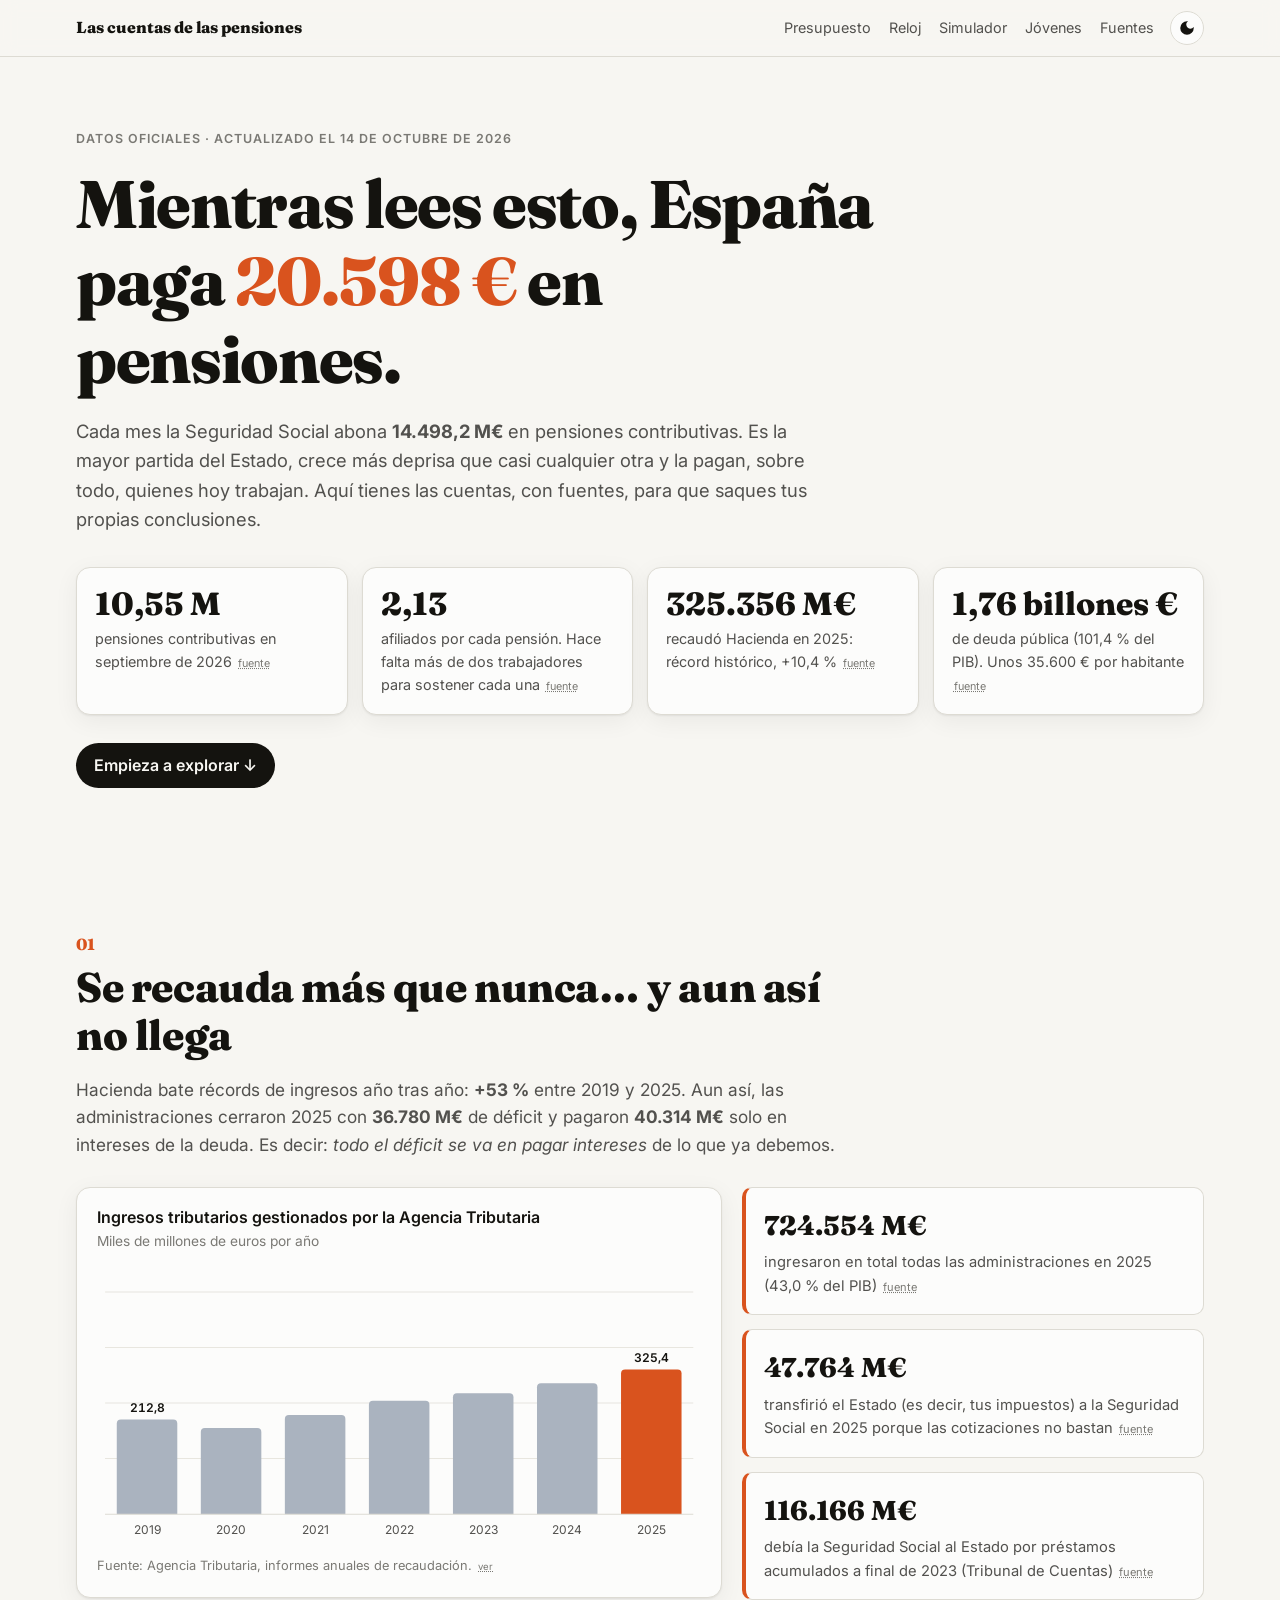
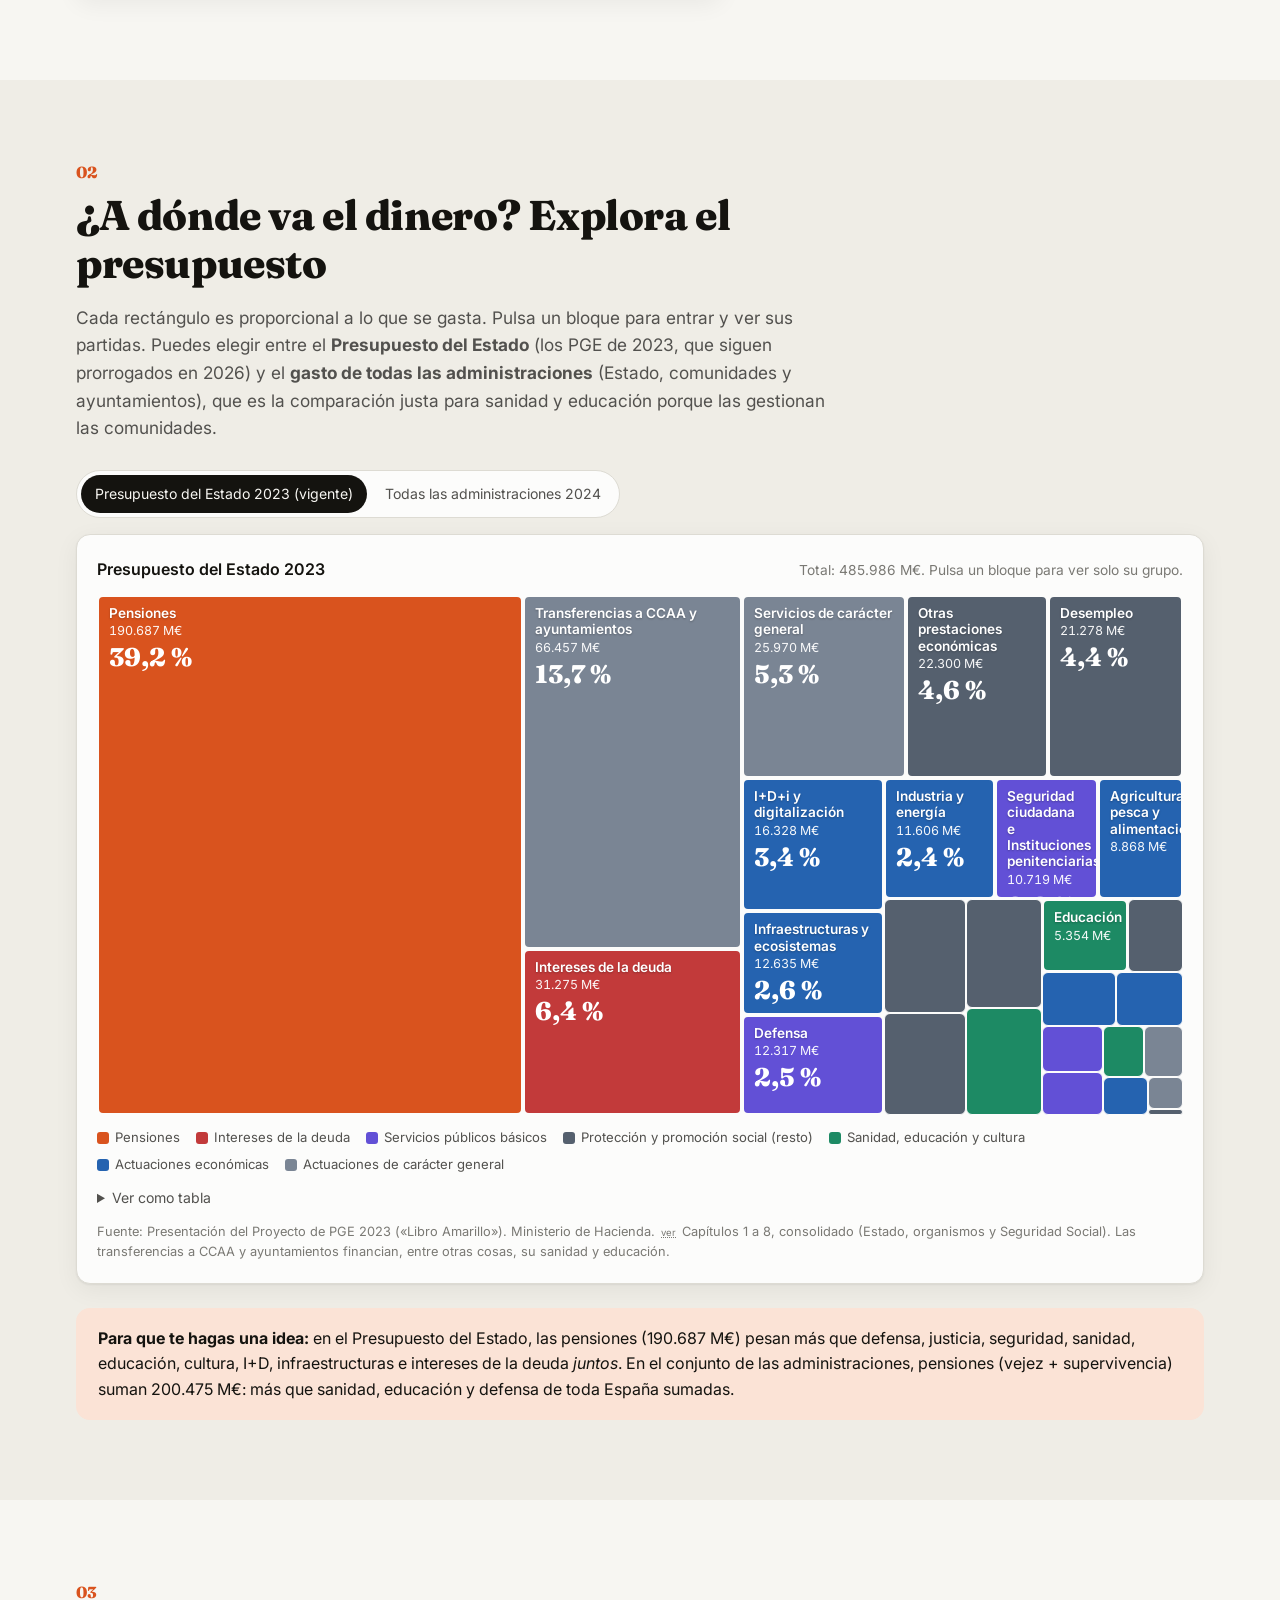
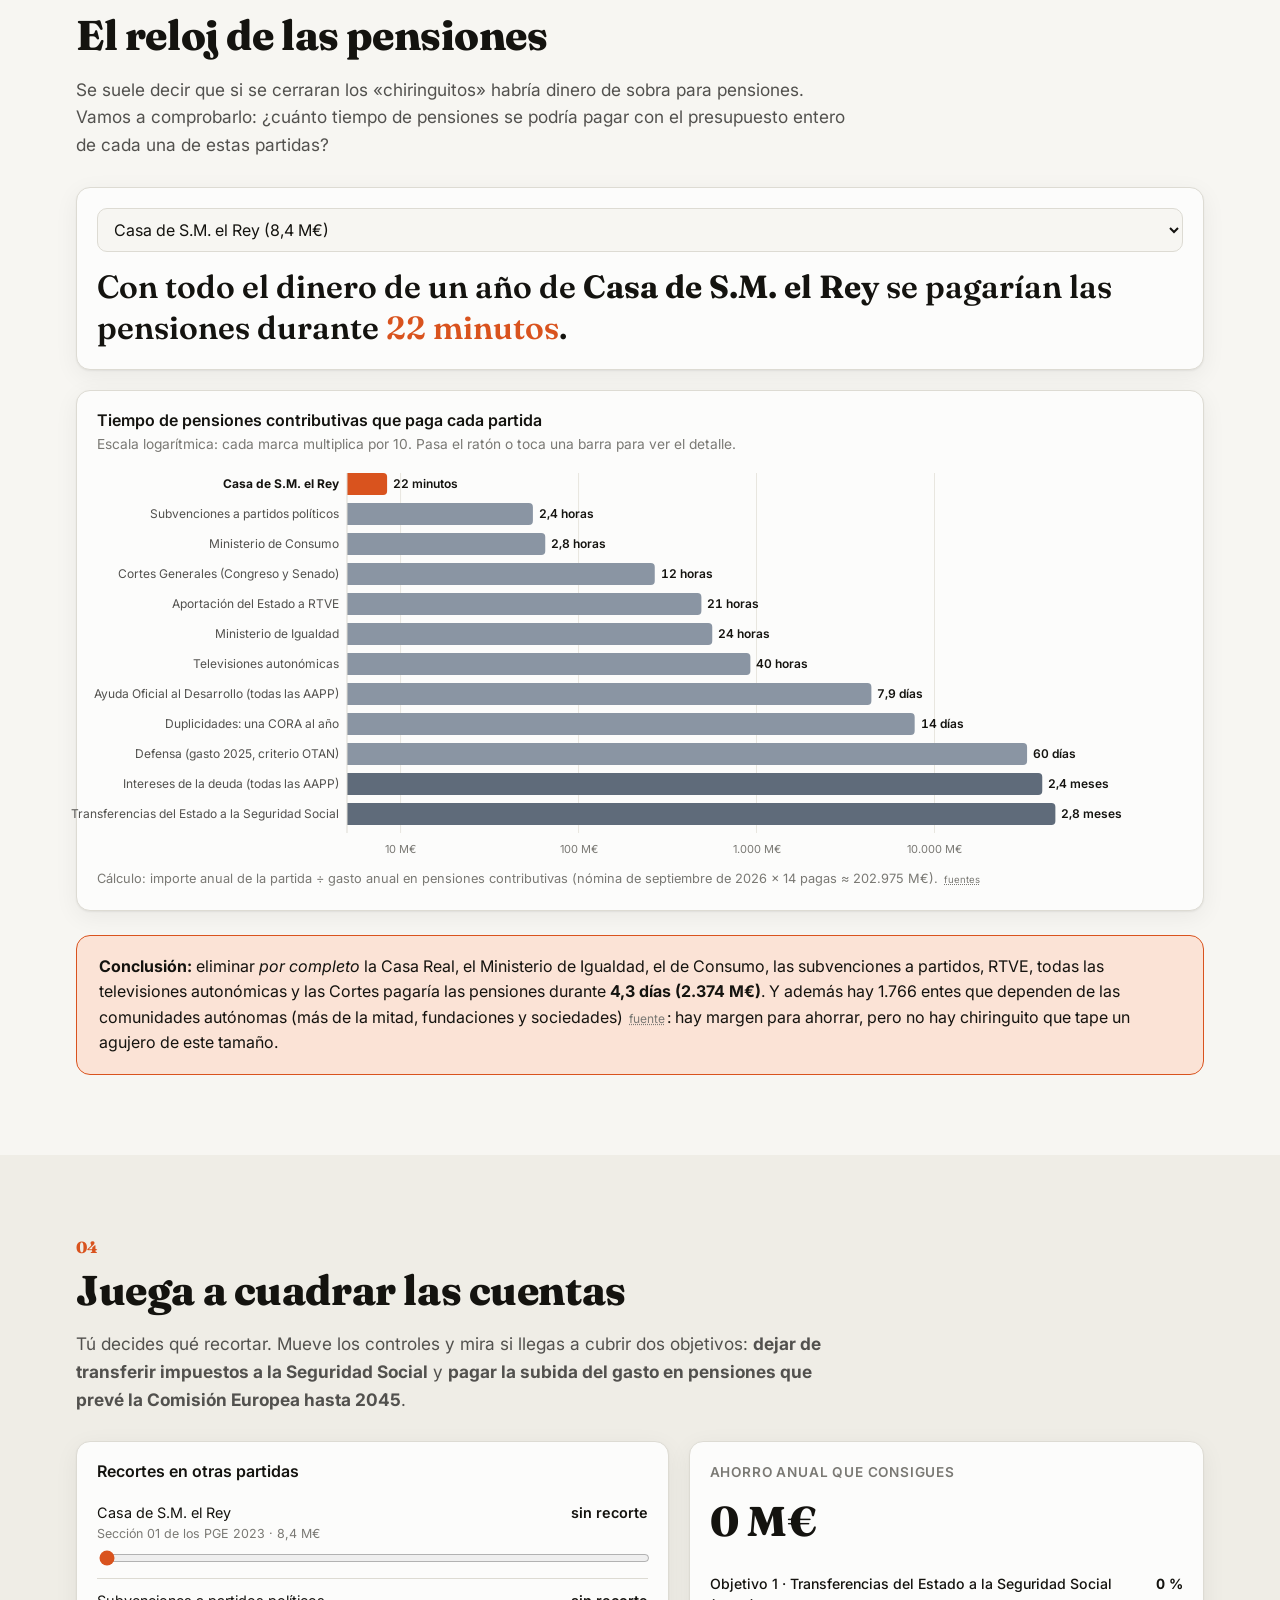
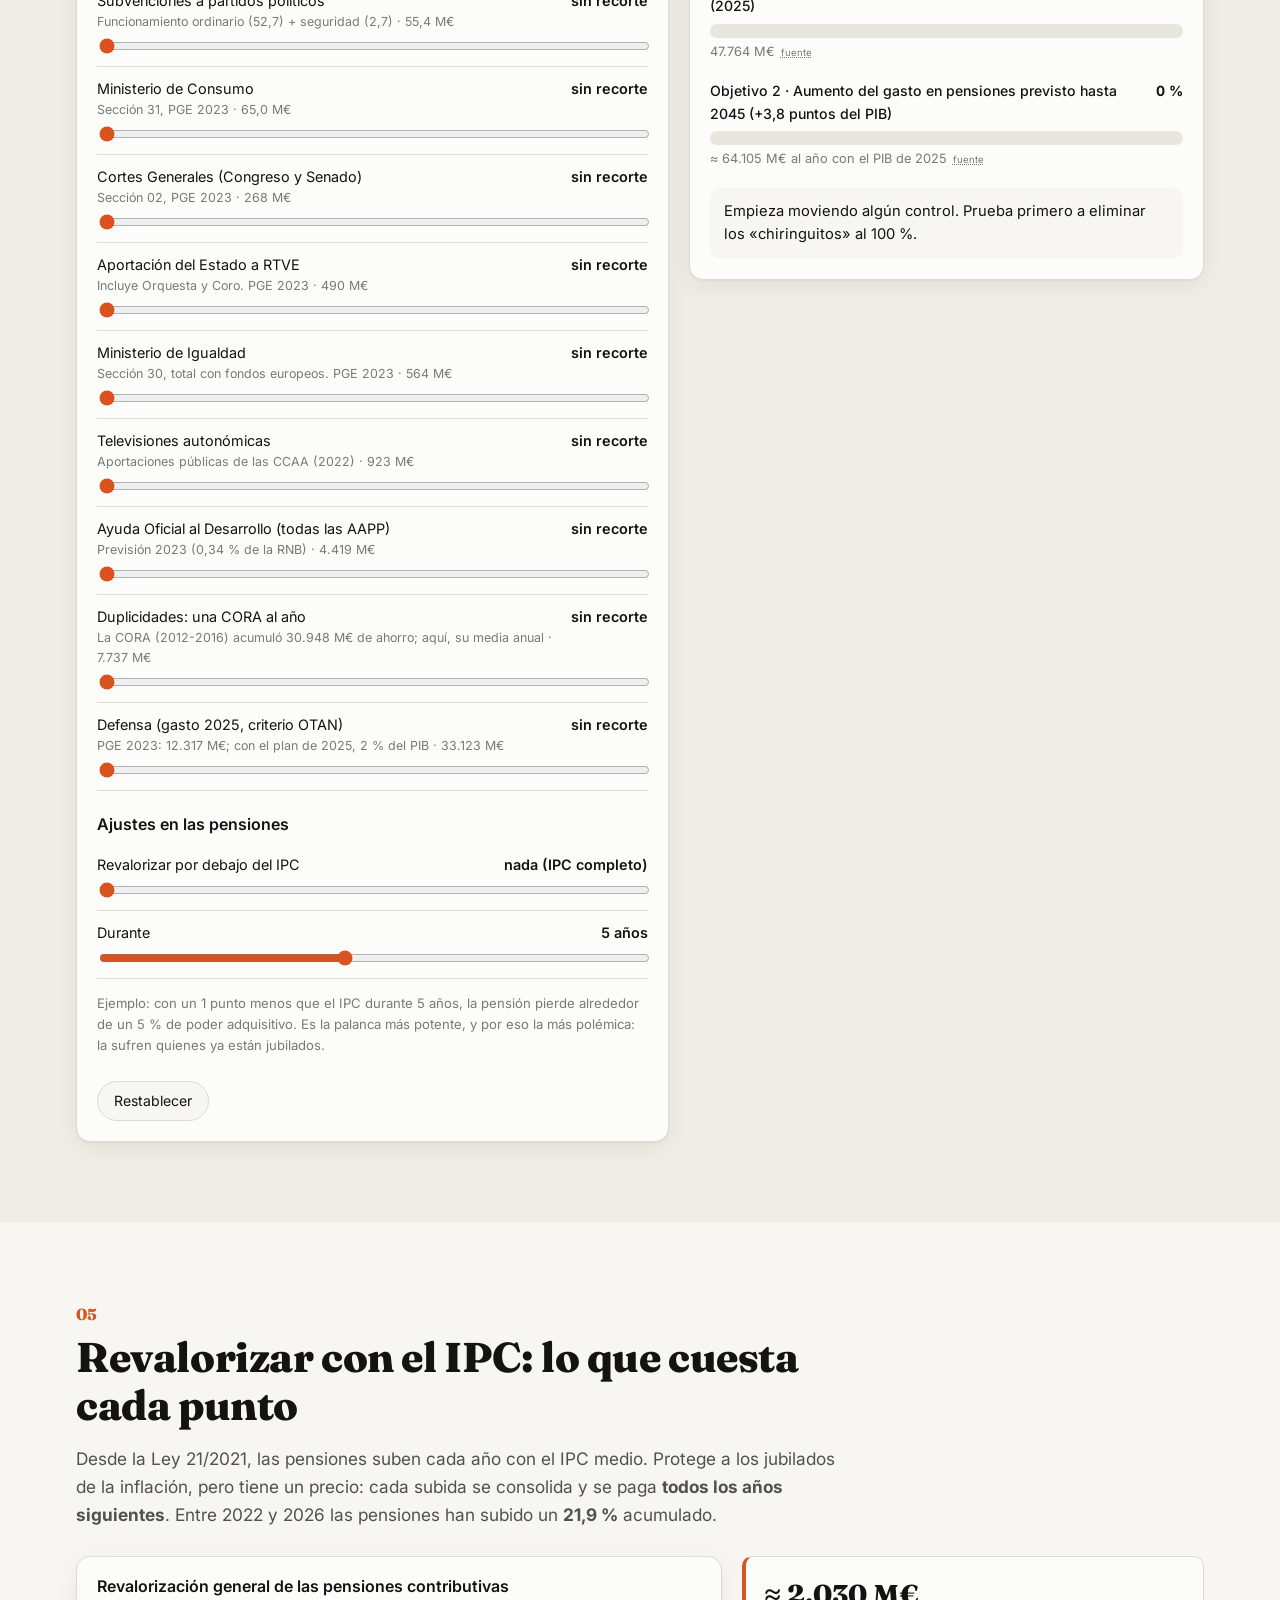
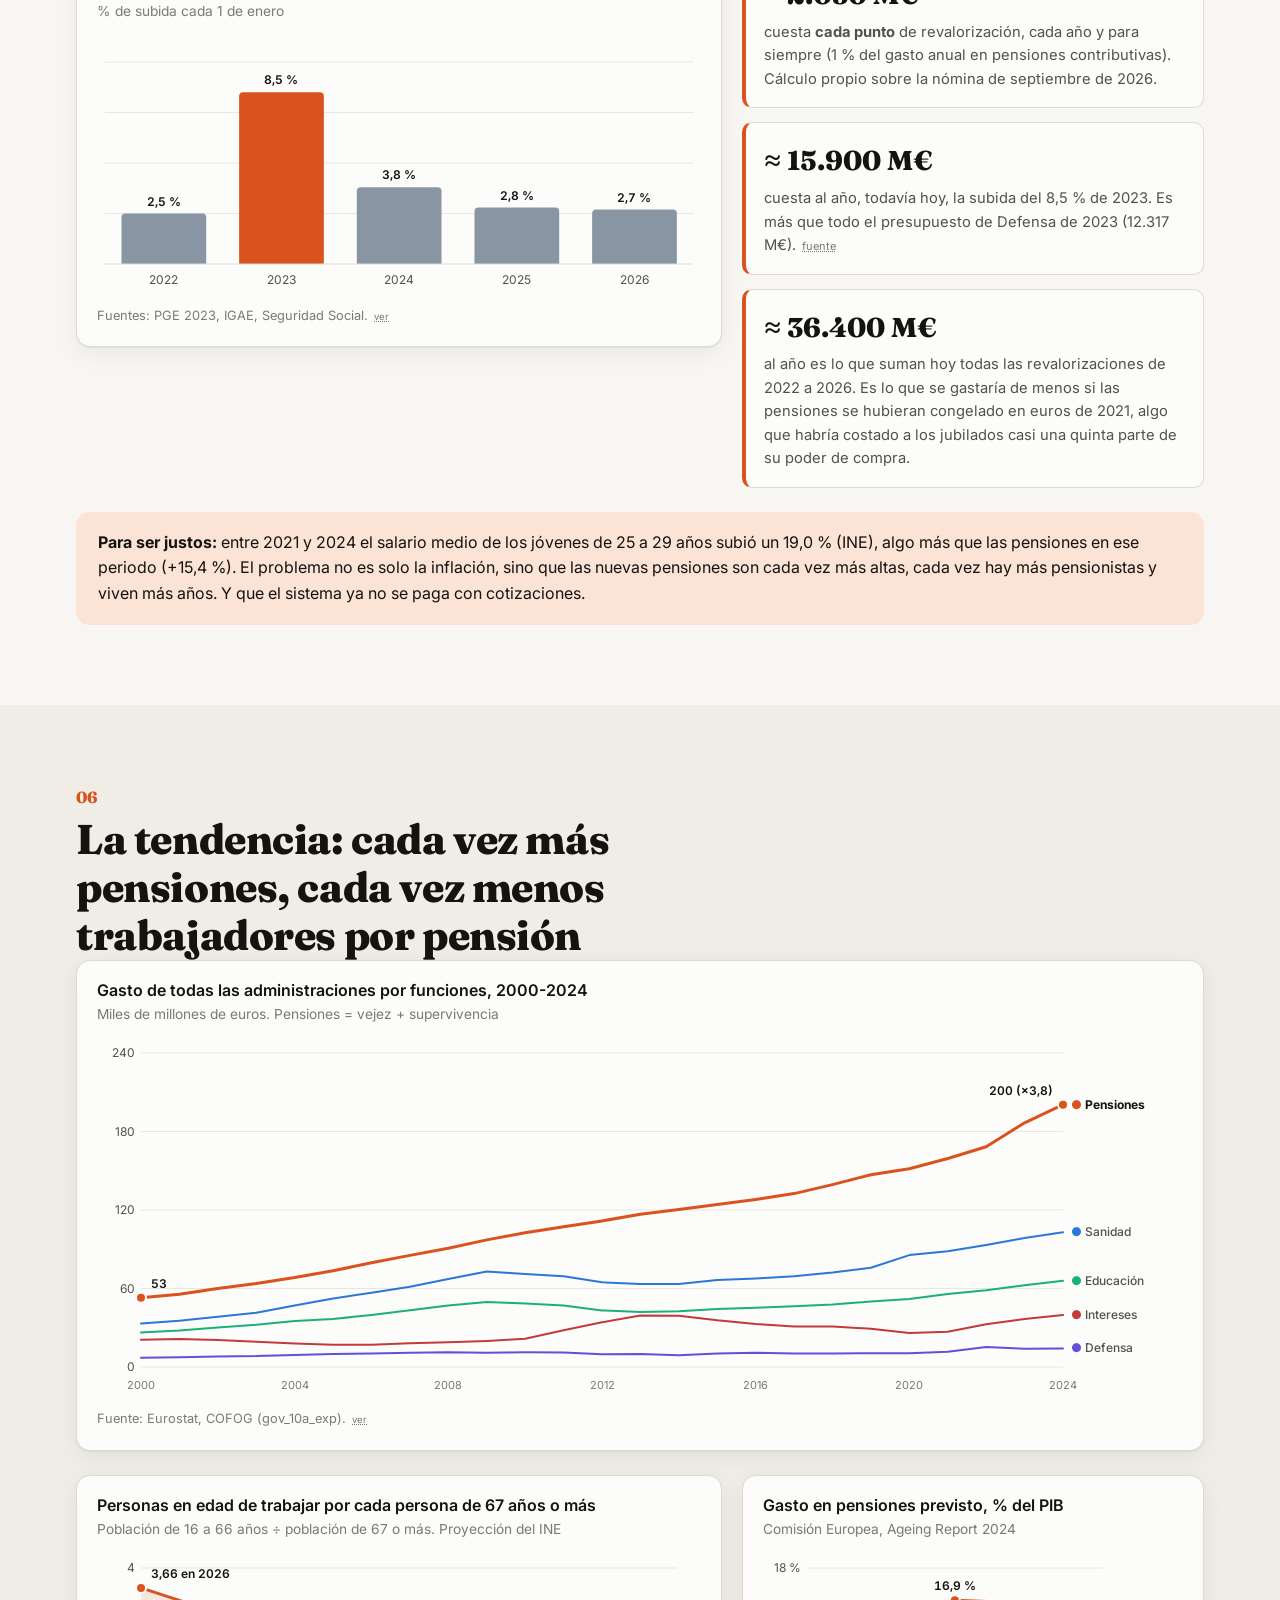
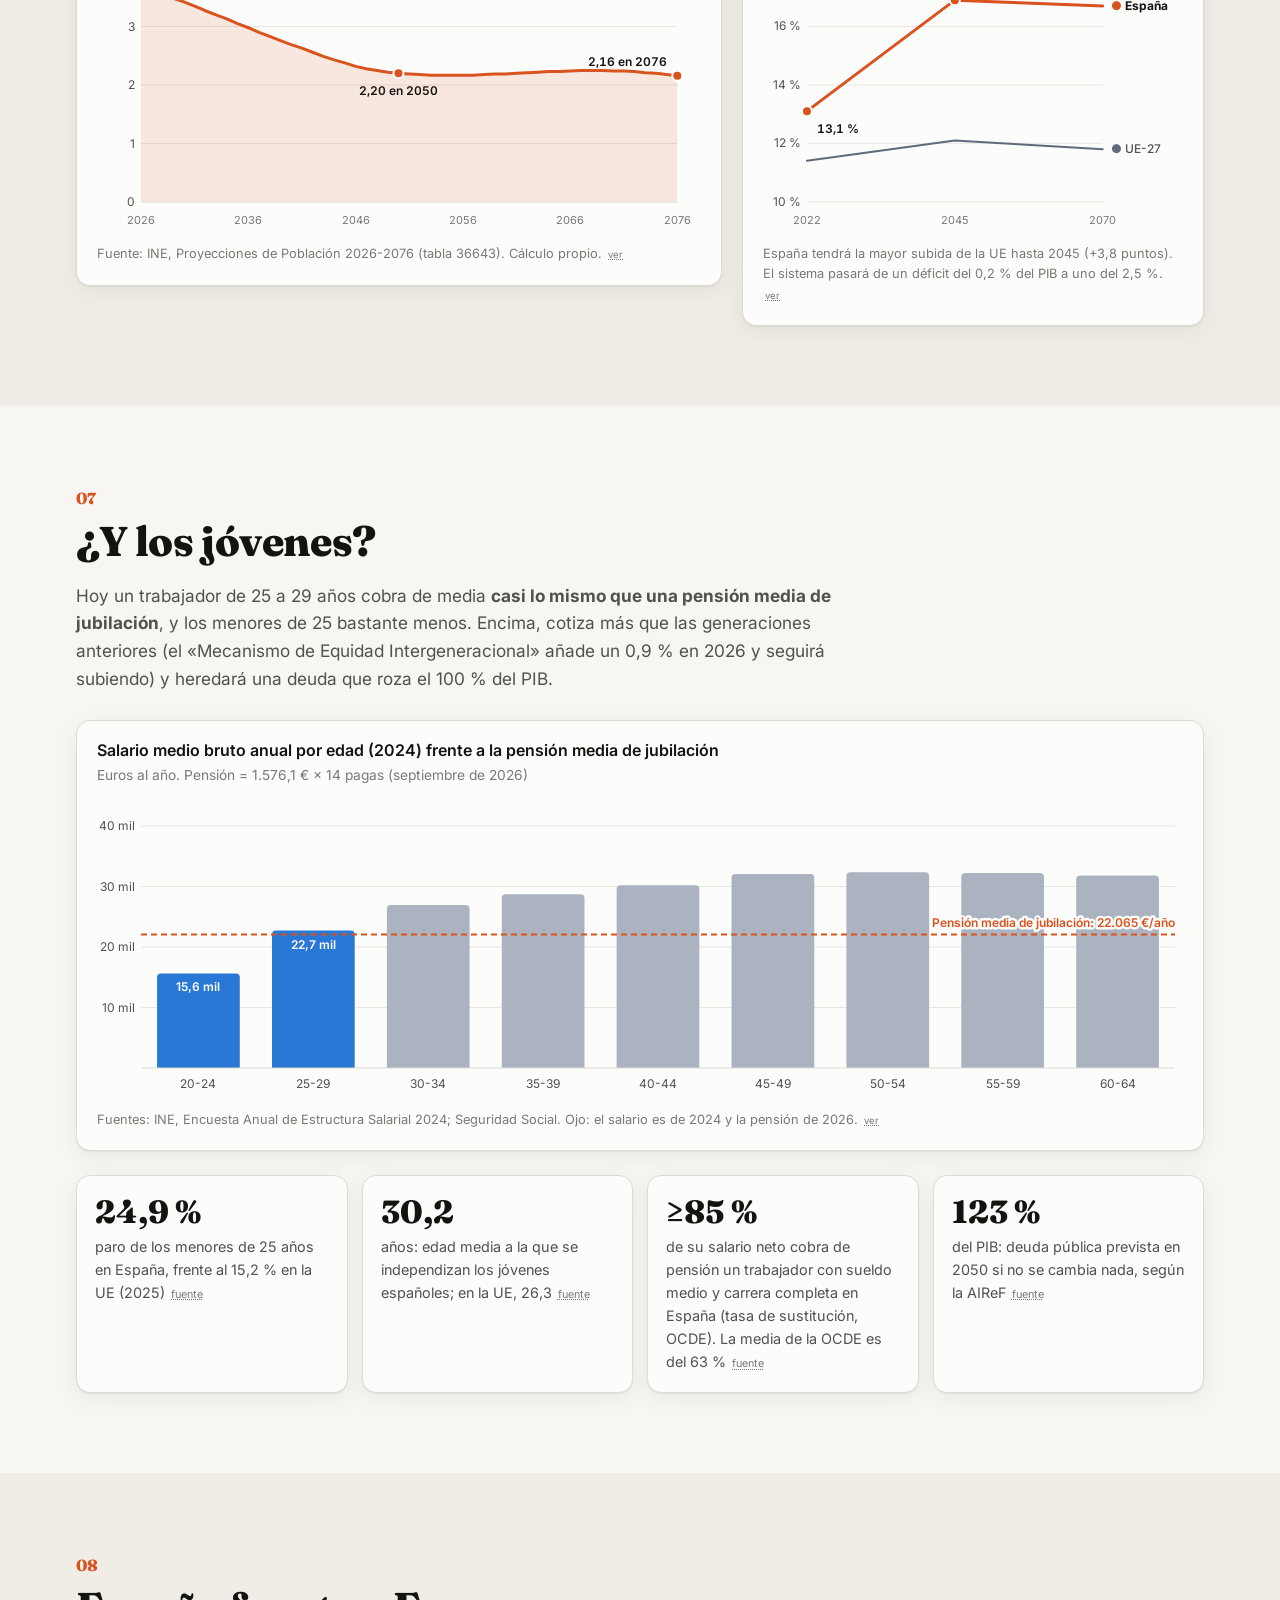
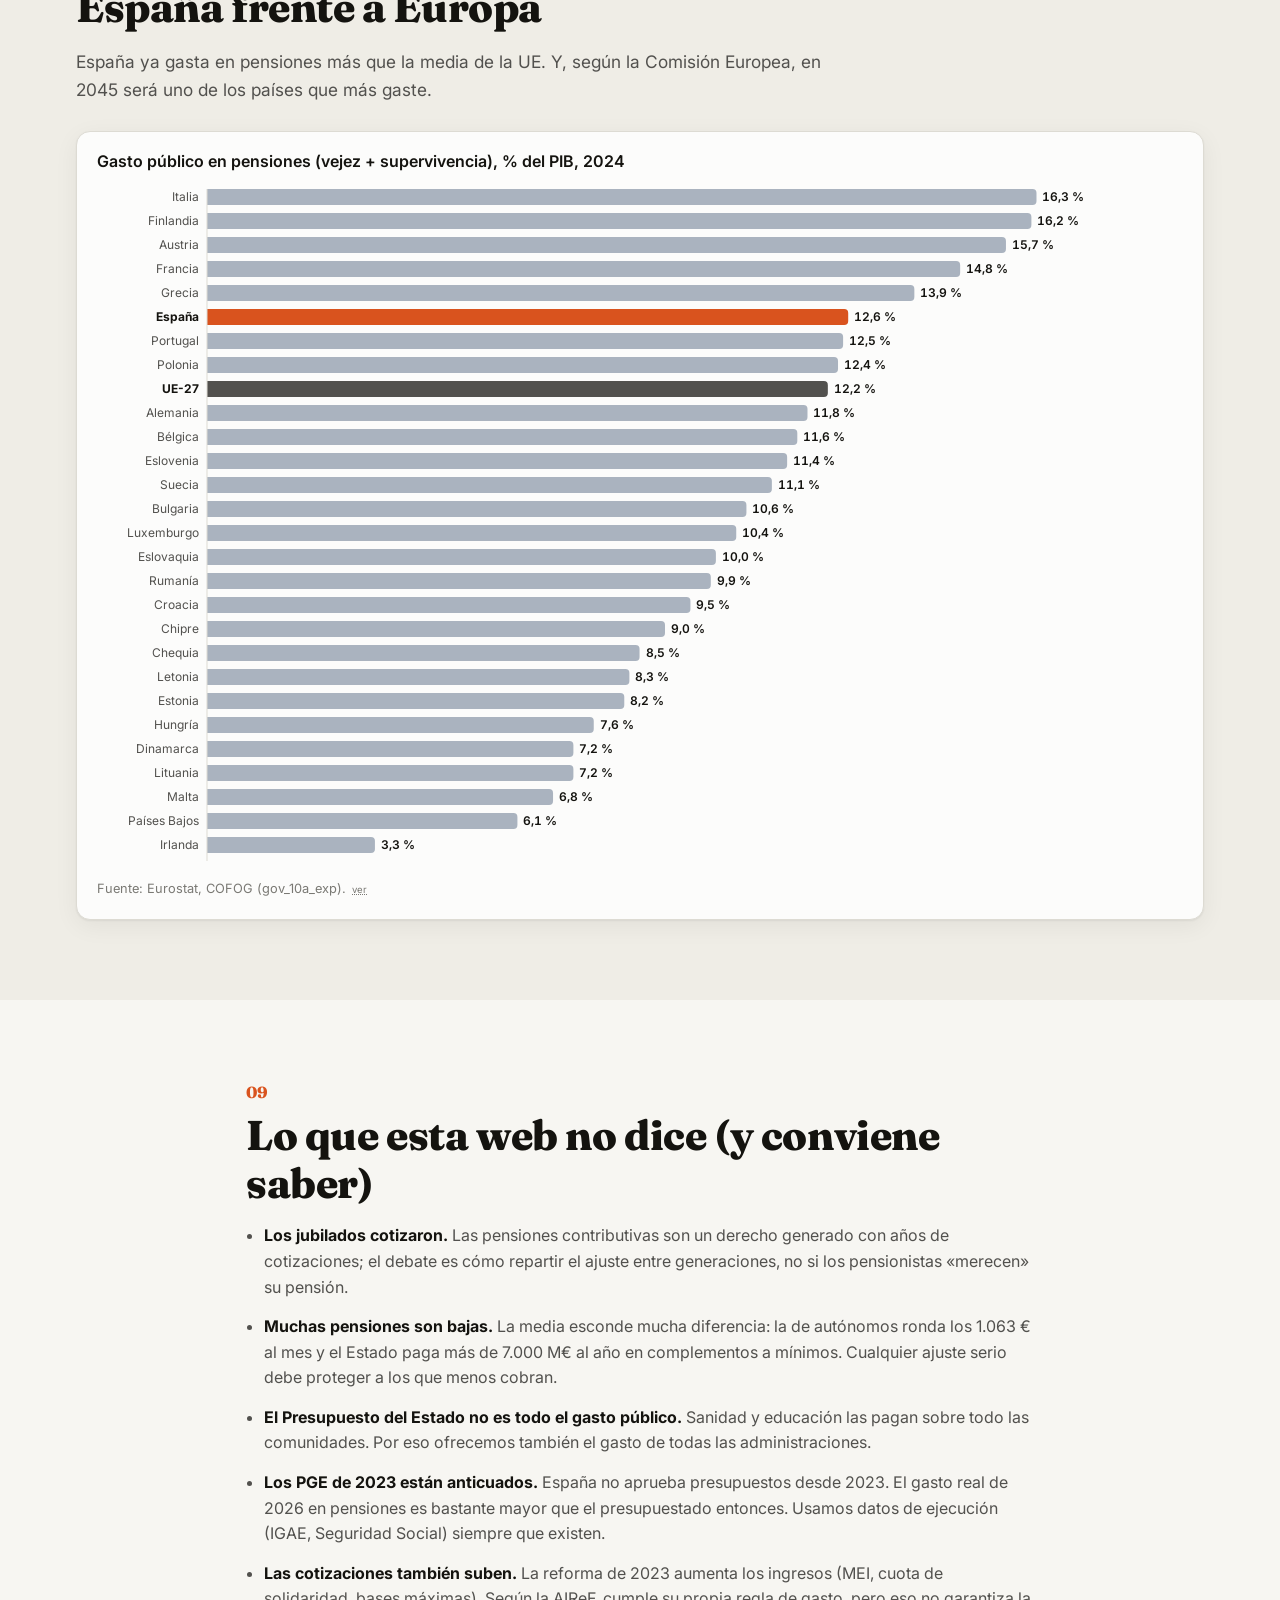
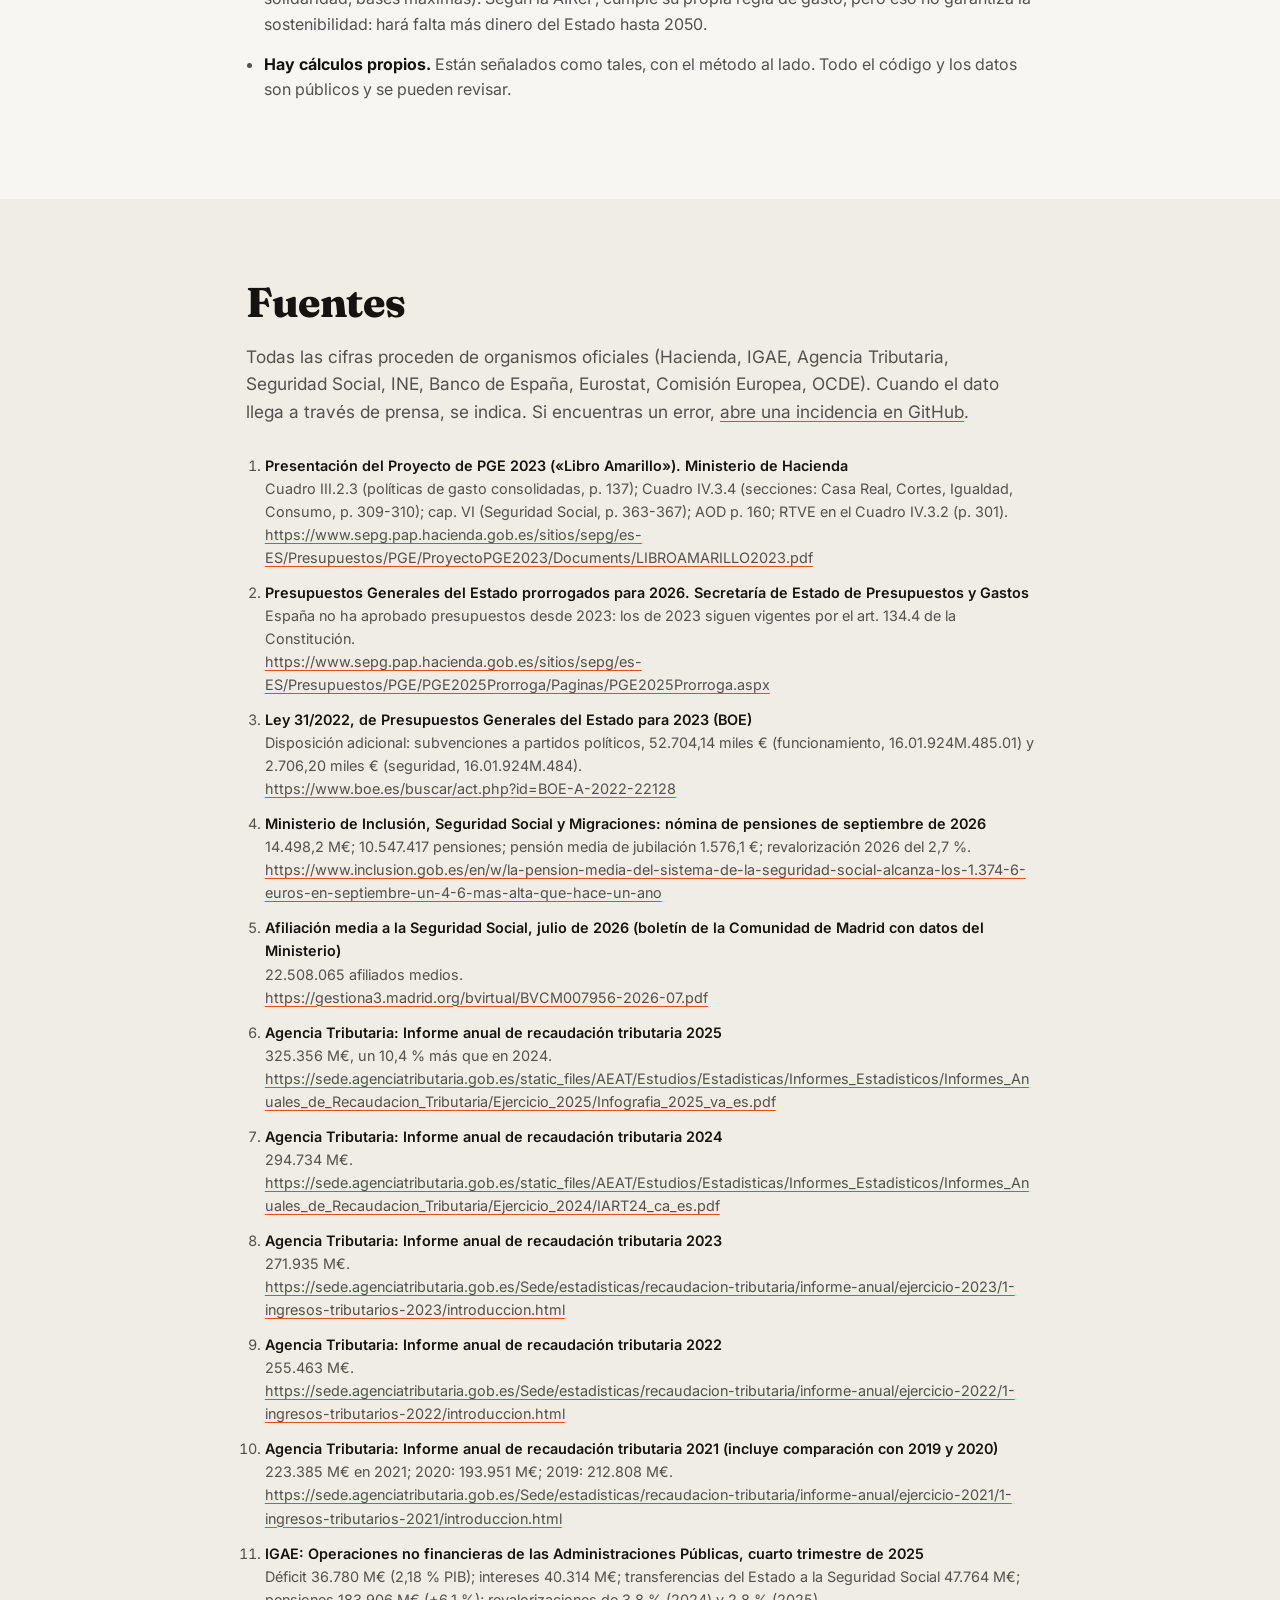
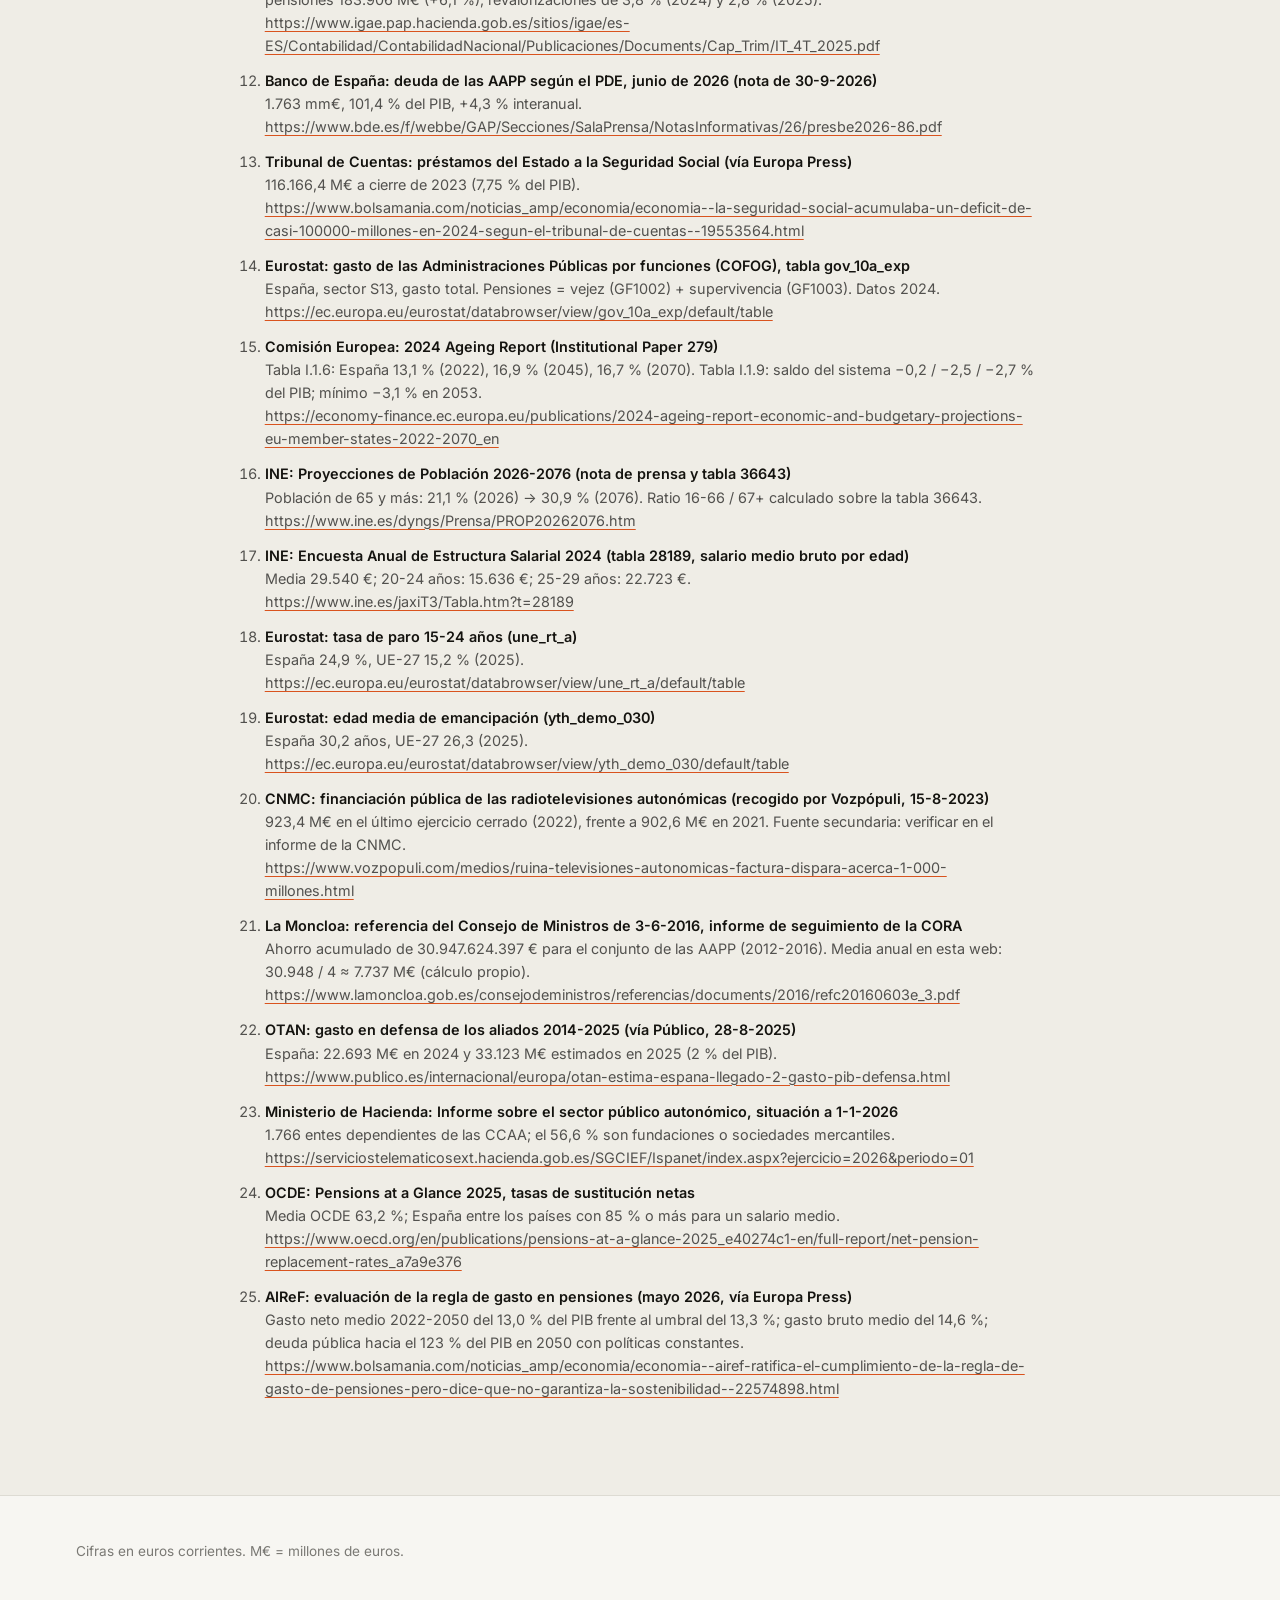
==== commit a591d4c8: "Update footer content in index.html Removed GitHub link from footer." ====
--- a/public/index.html
+++ b/public/index.html
@@ -356,7 +356,7 @@
 
   <footer class="footer">
     <div class="wrap">
-      <p>Proyecto abierto · <a href="https://github.com/aifaro/calculadora-estatal-presupuestos">Código y datos en GitHub</a> · Cifras en euros corrientes. M€ = millones de euros.</p>
+      <p>Cifras en euros corrientes. M€ = millones de euros.</p>
     </div>
   </footer>
 
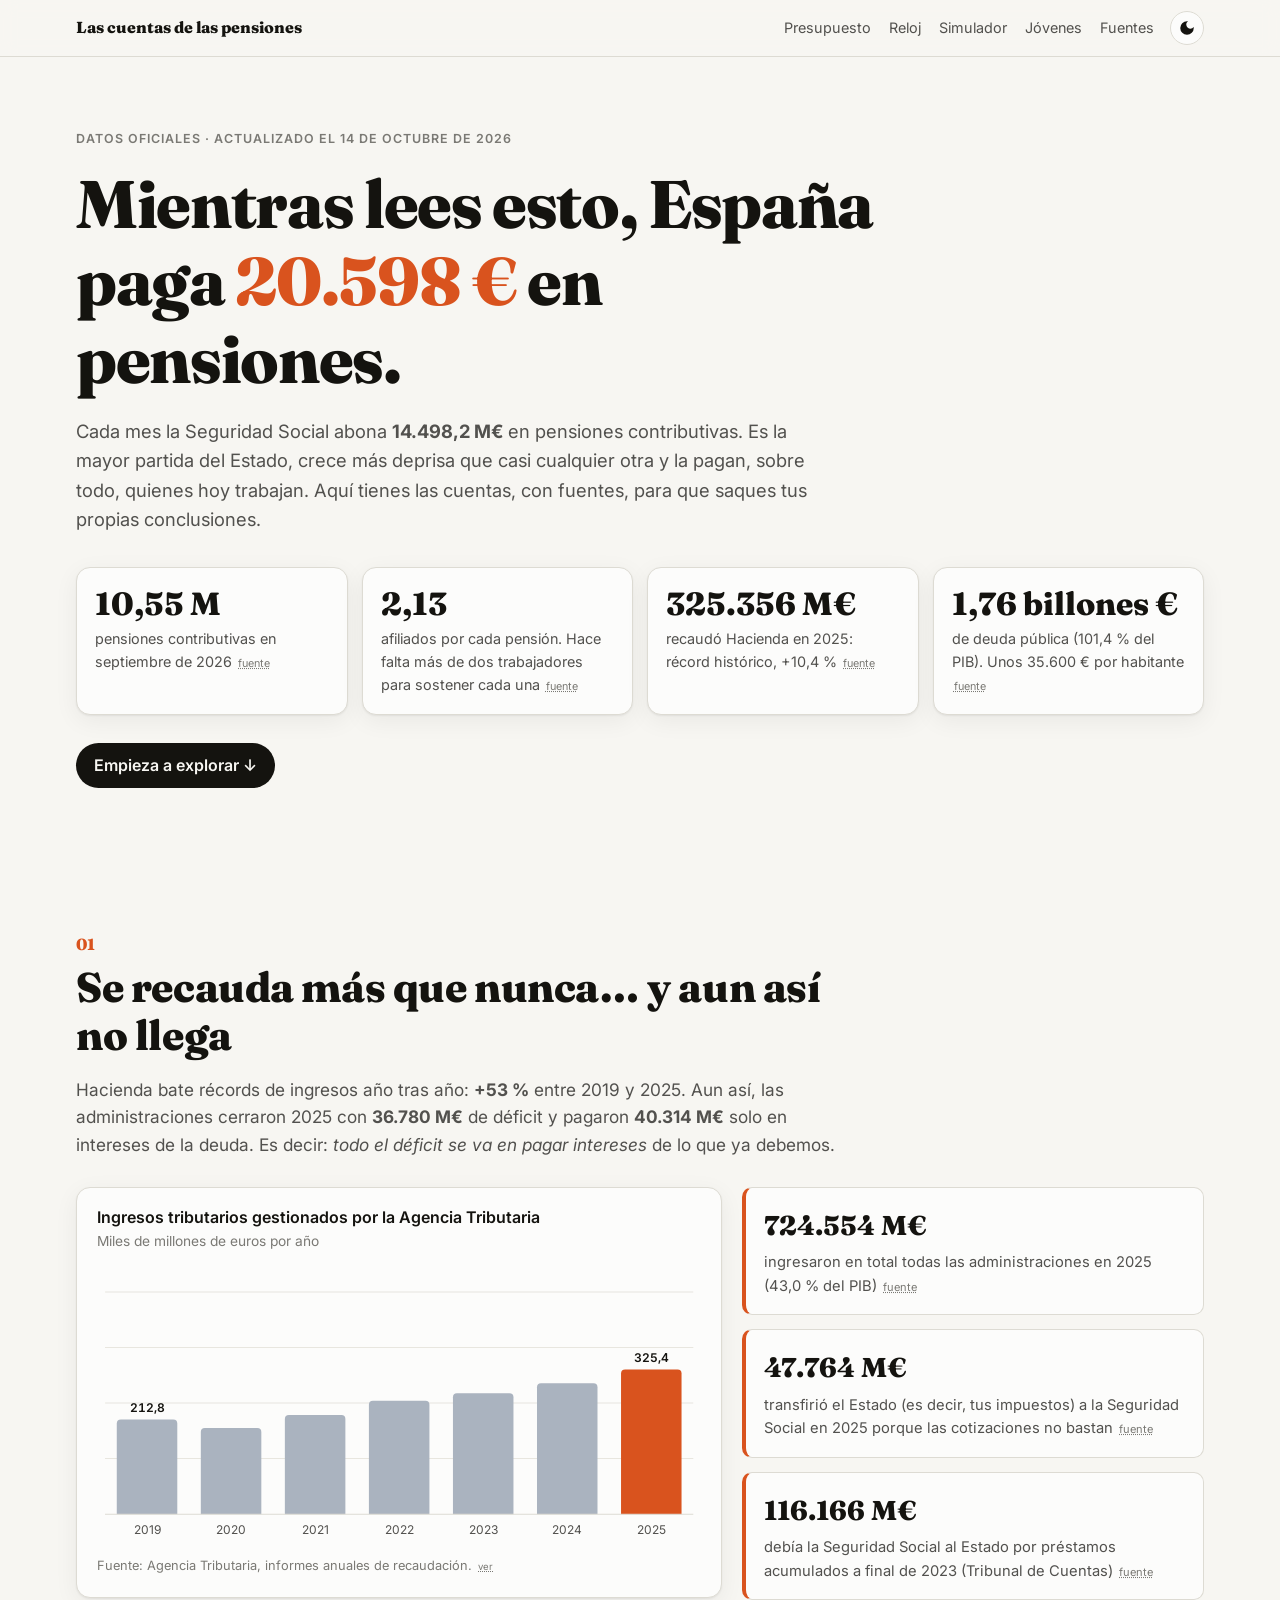
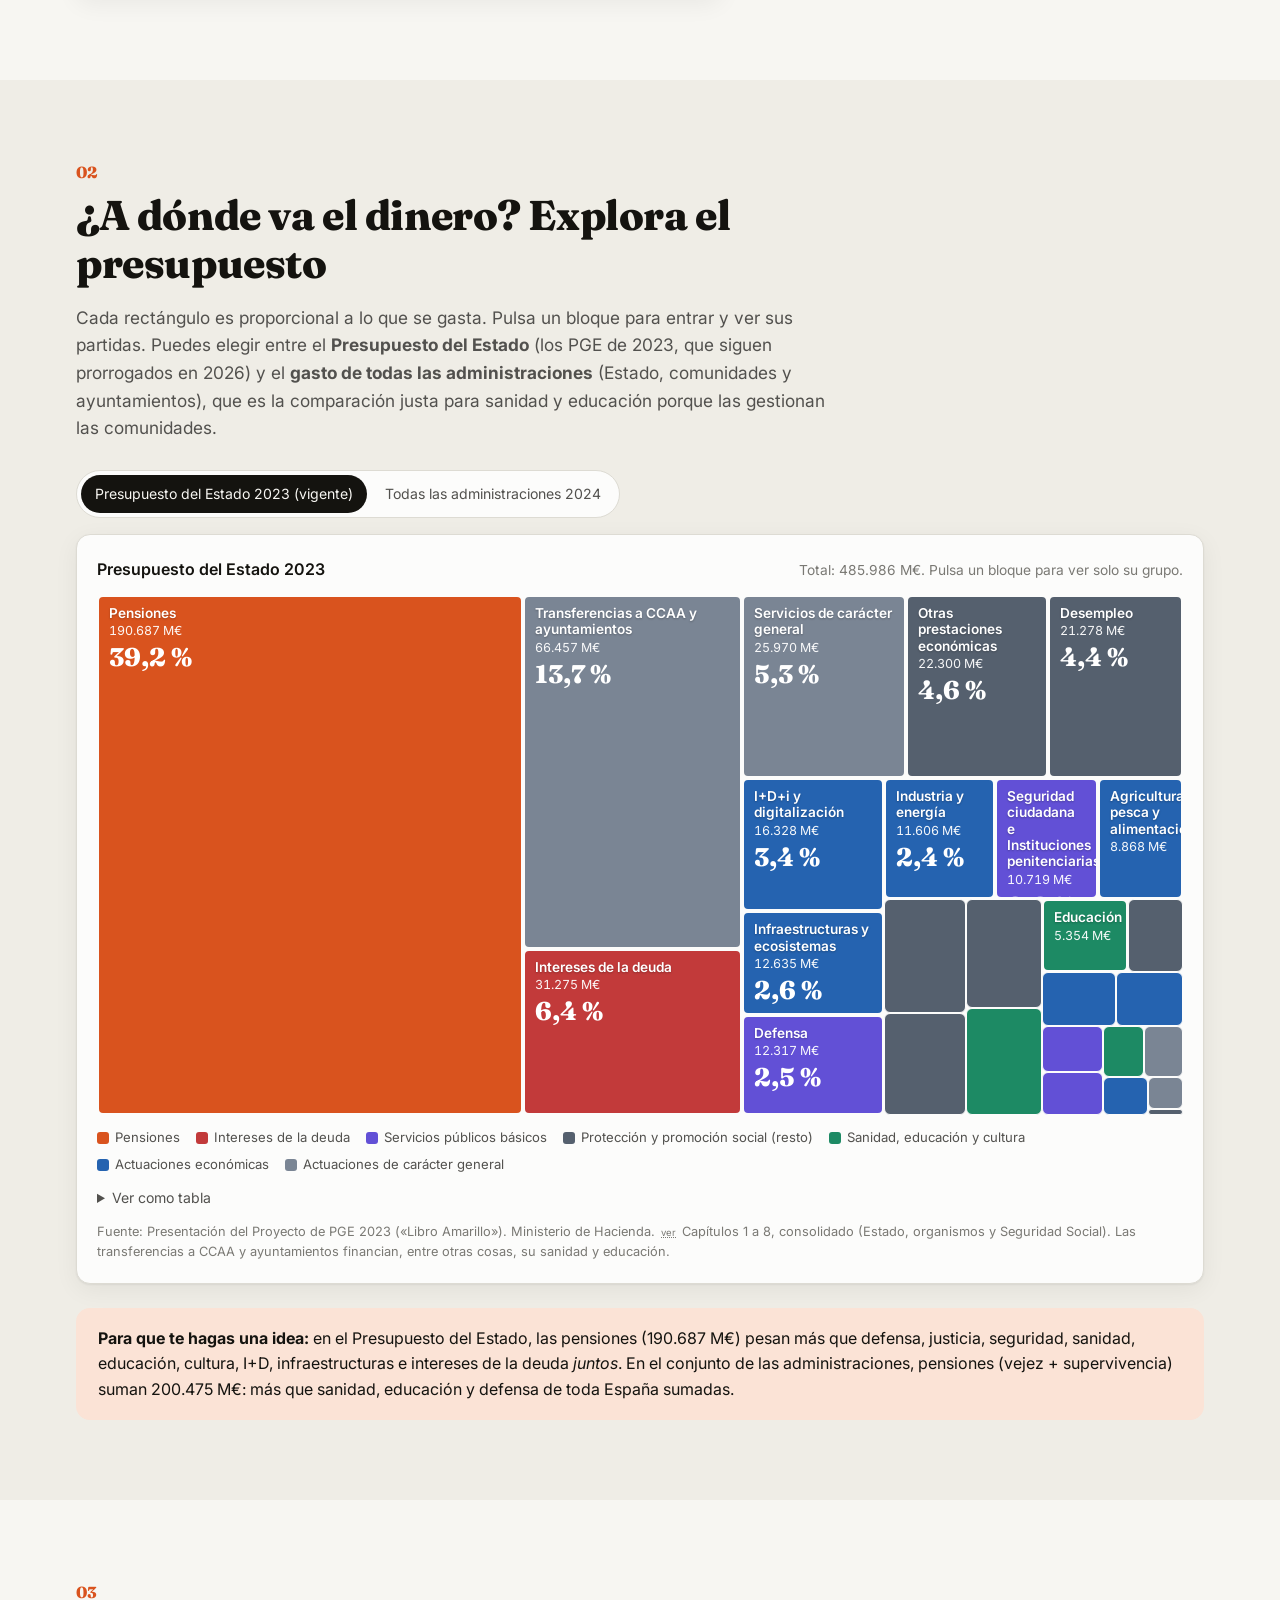
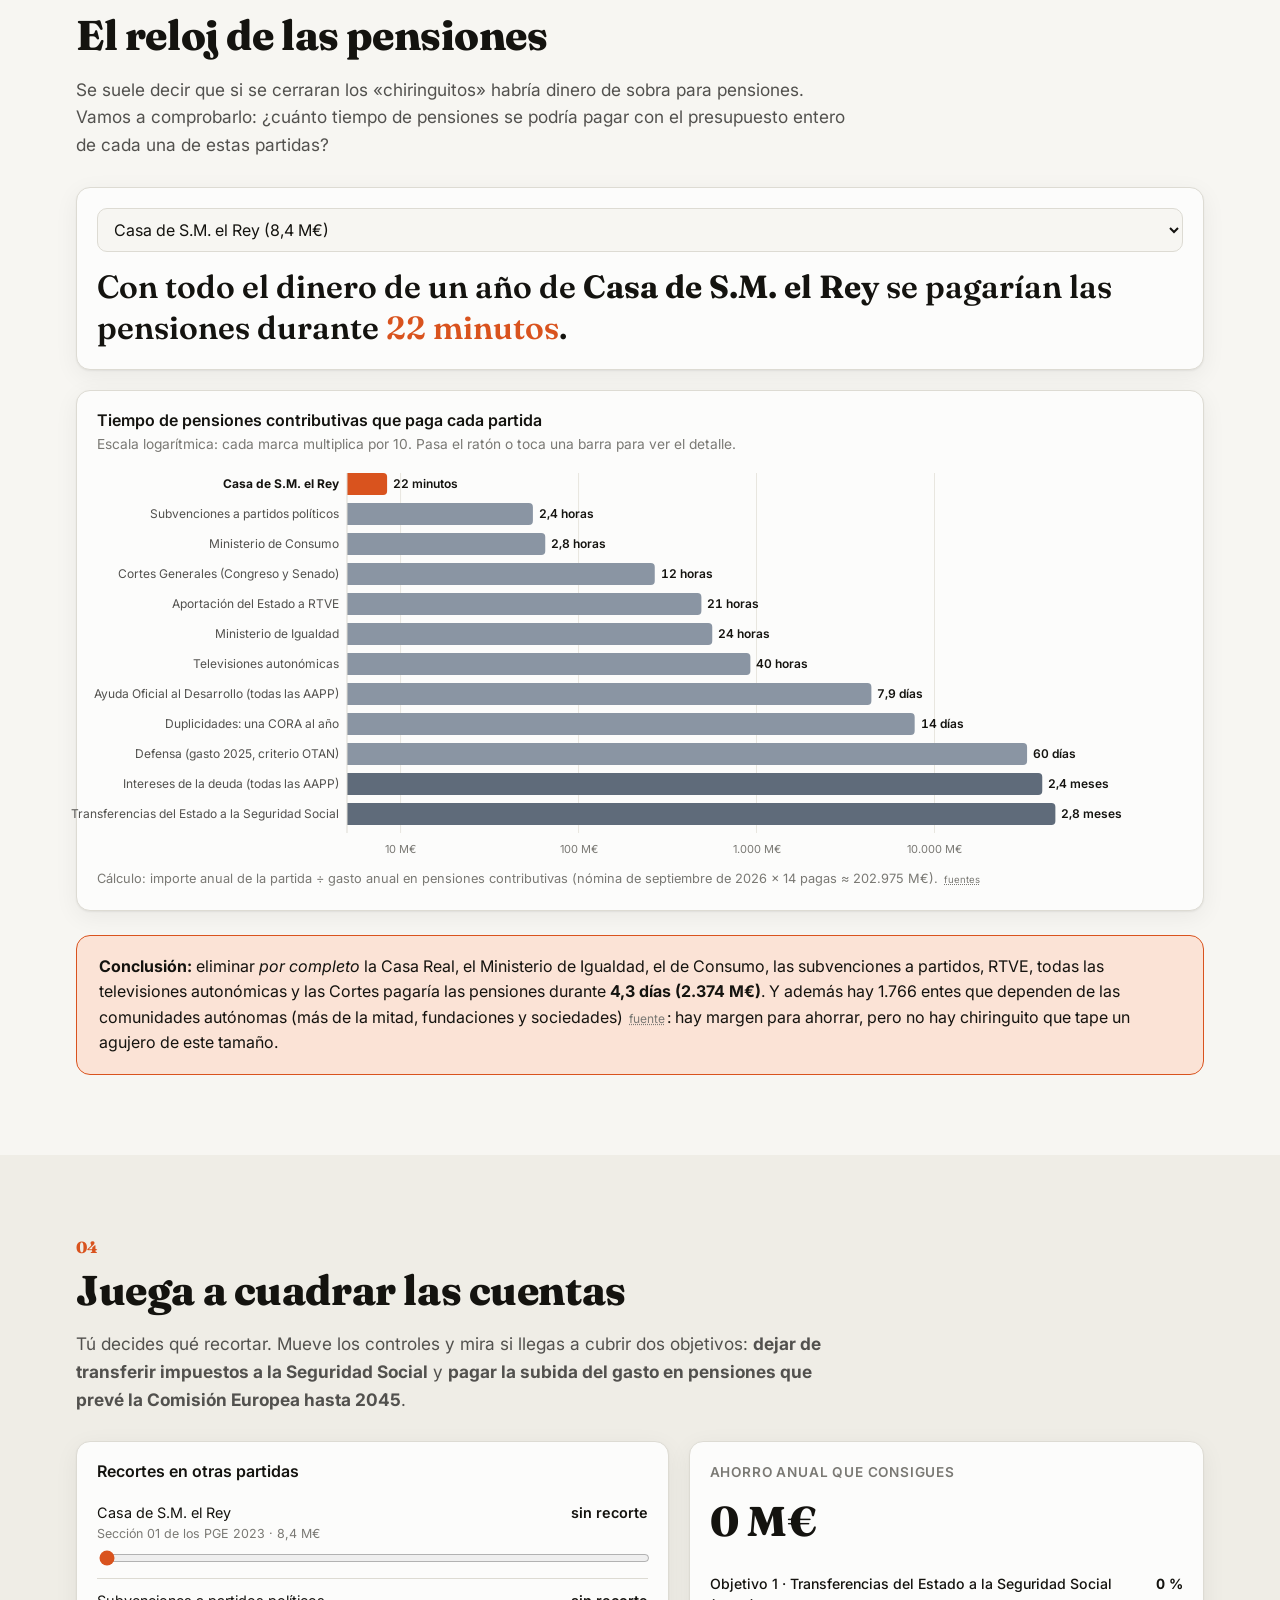
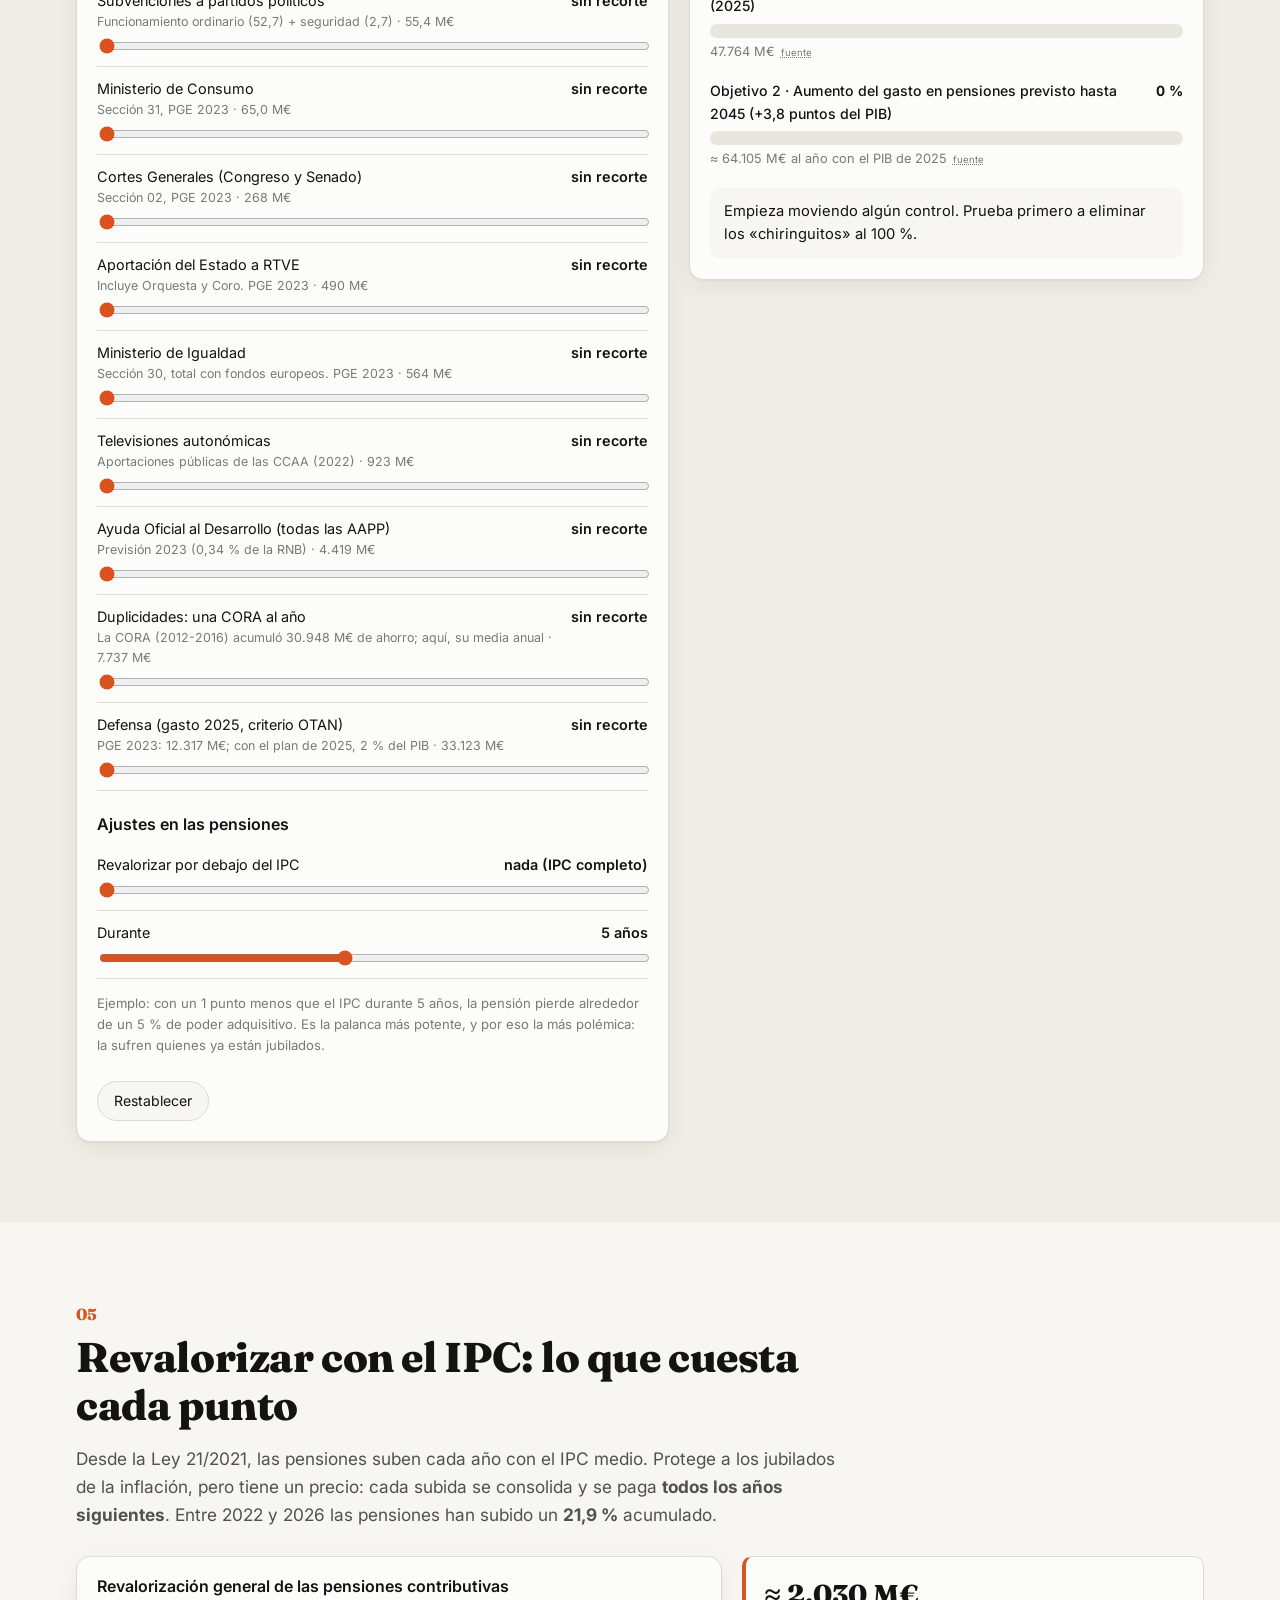
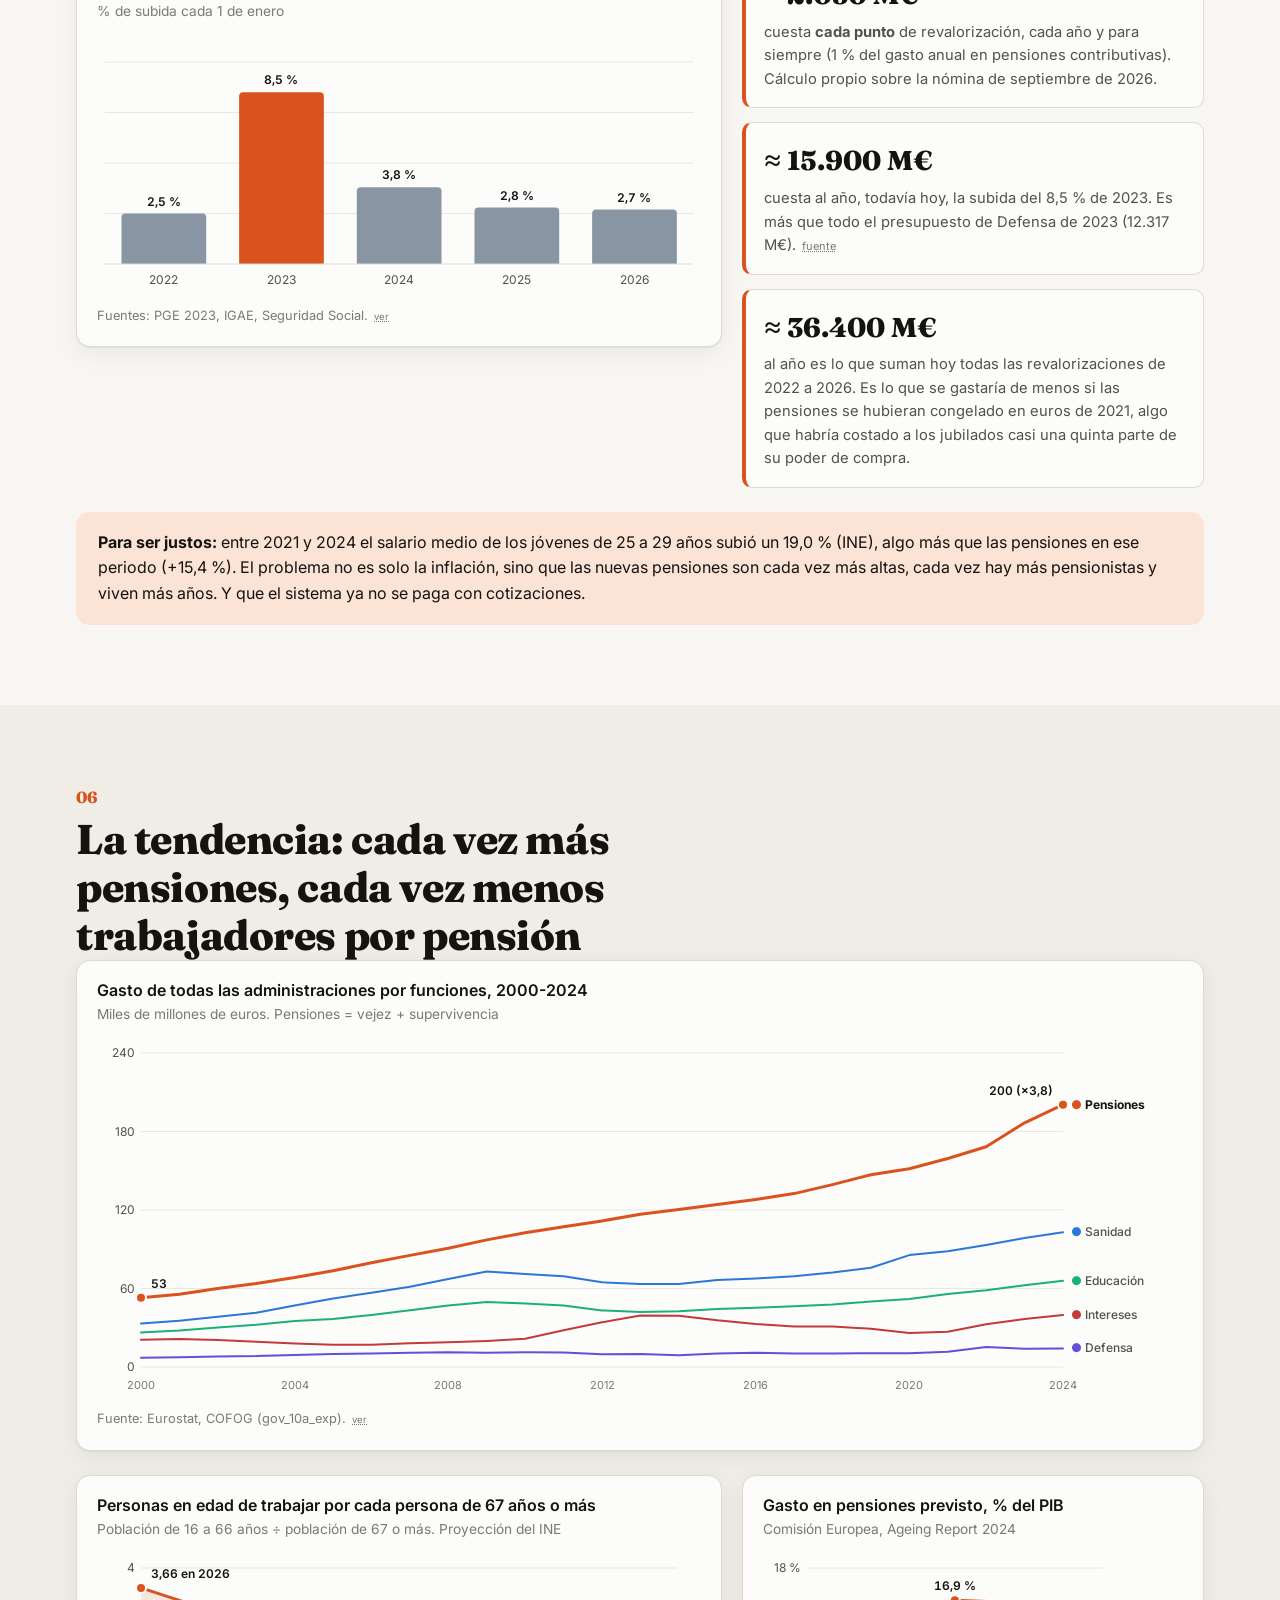
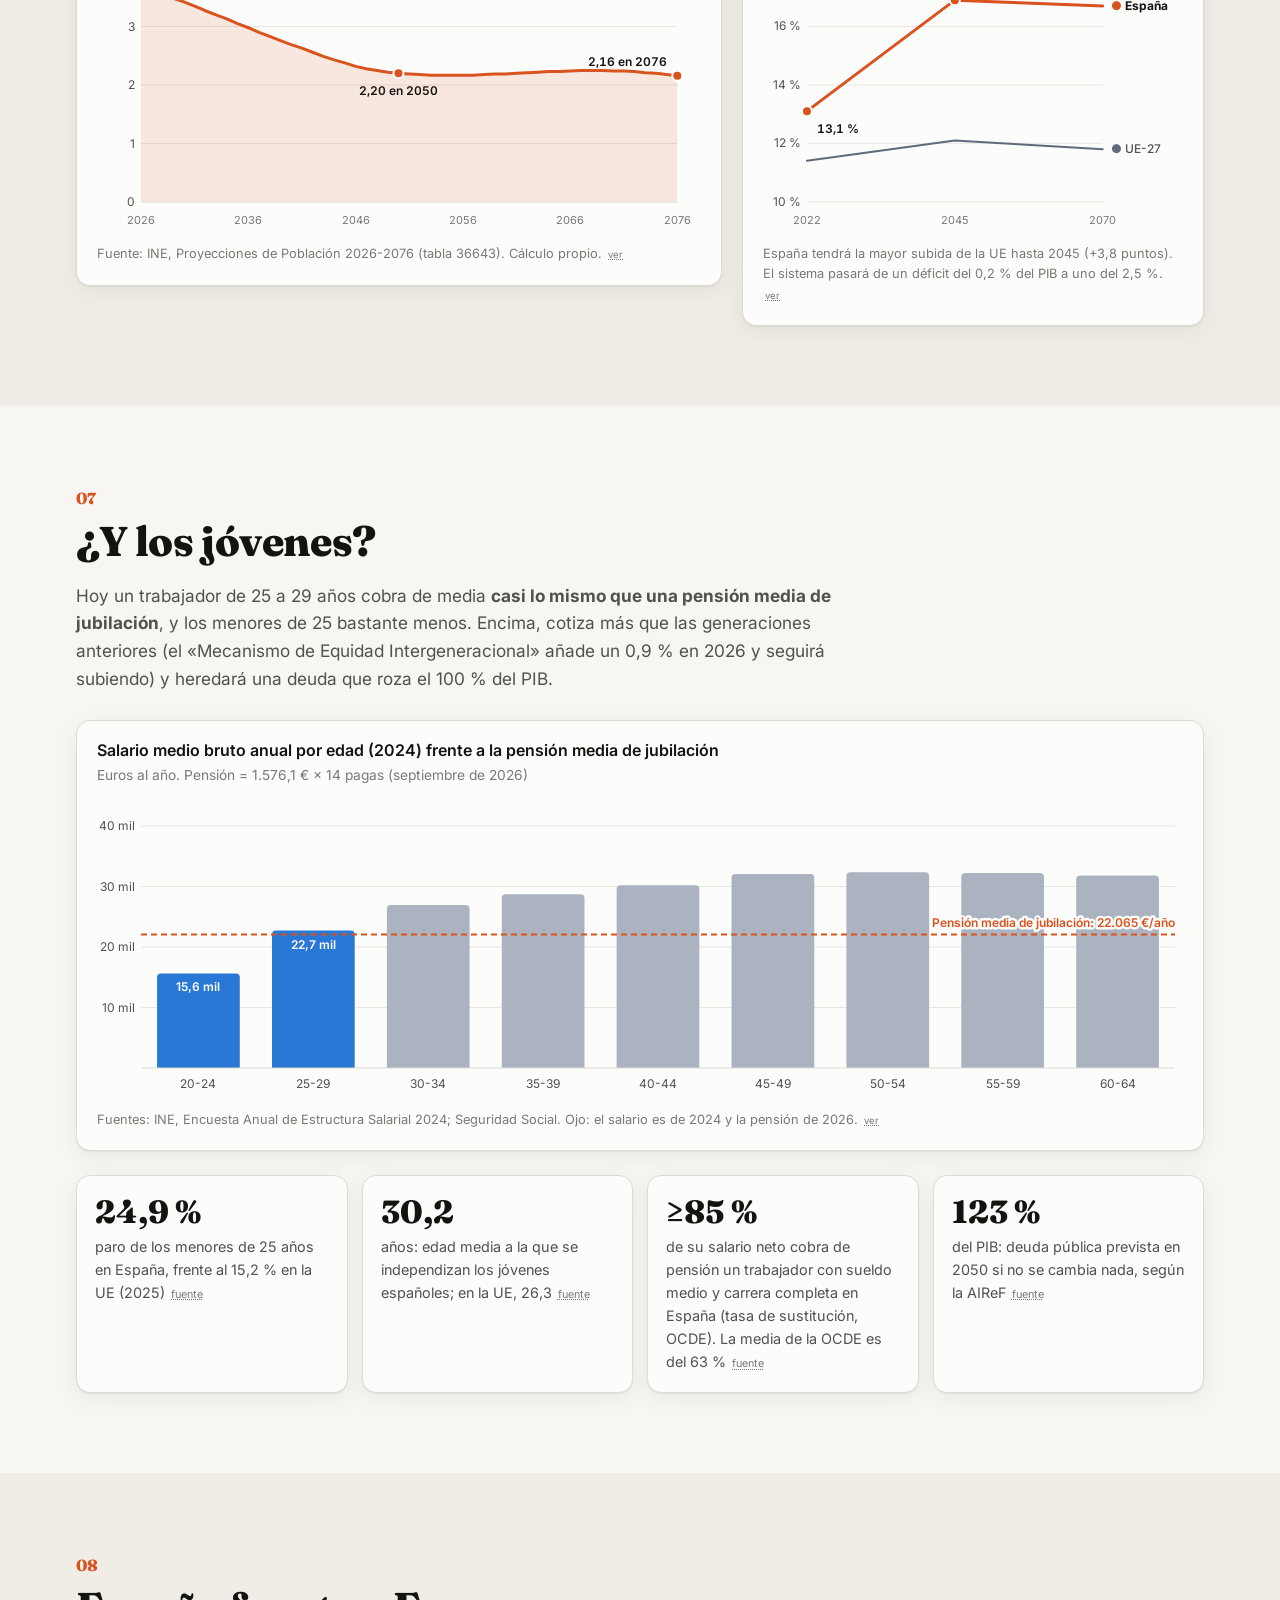
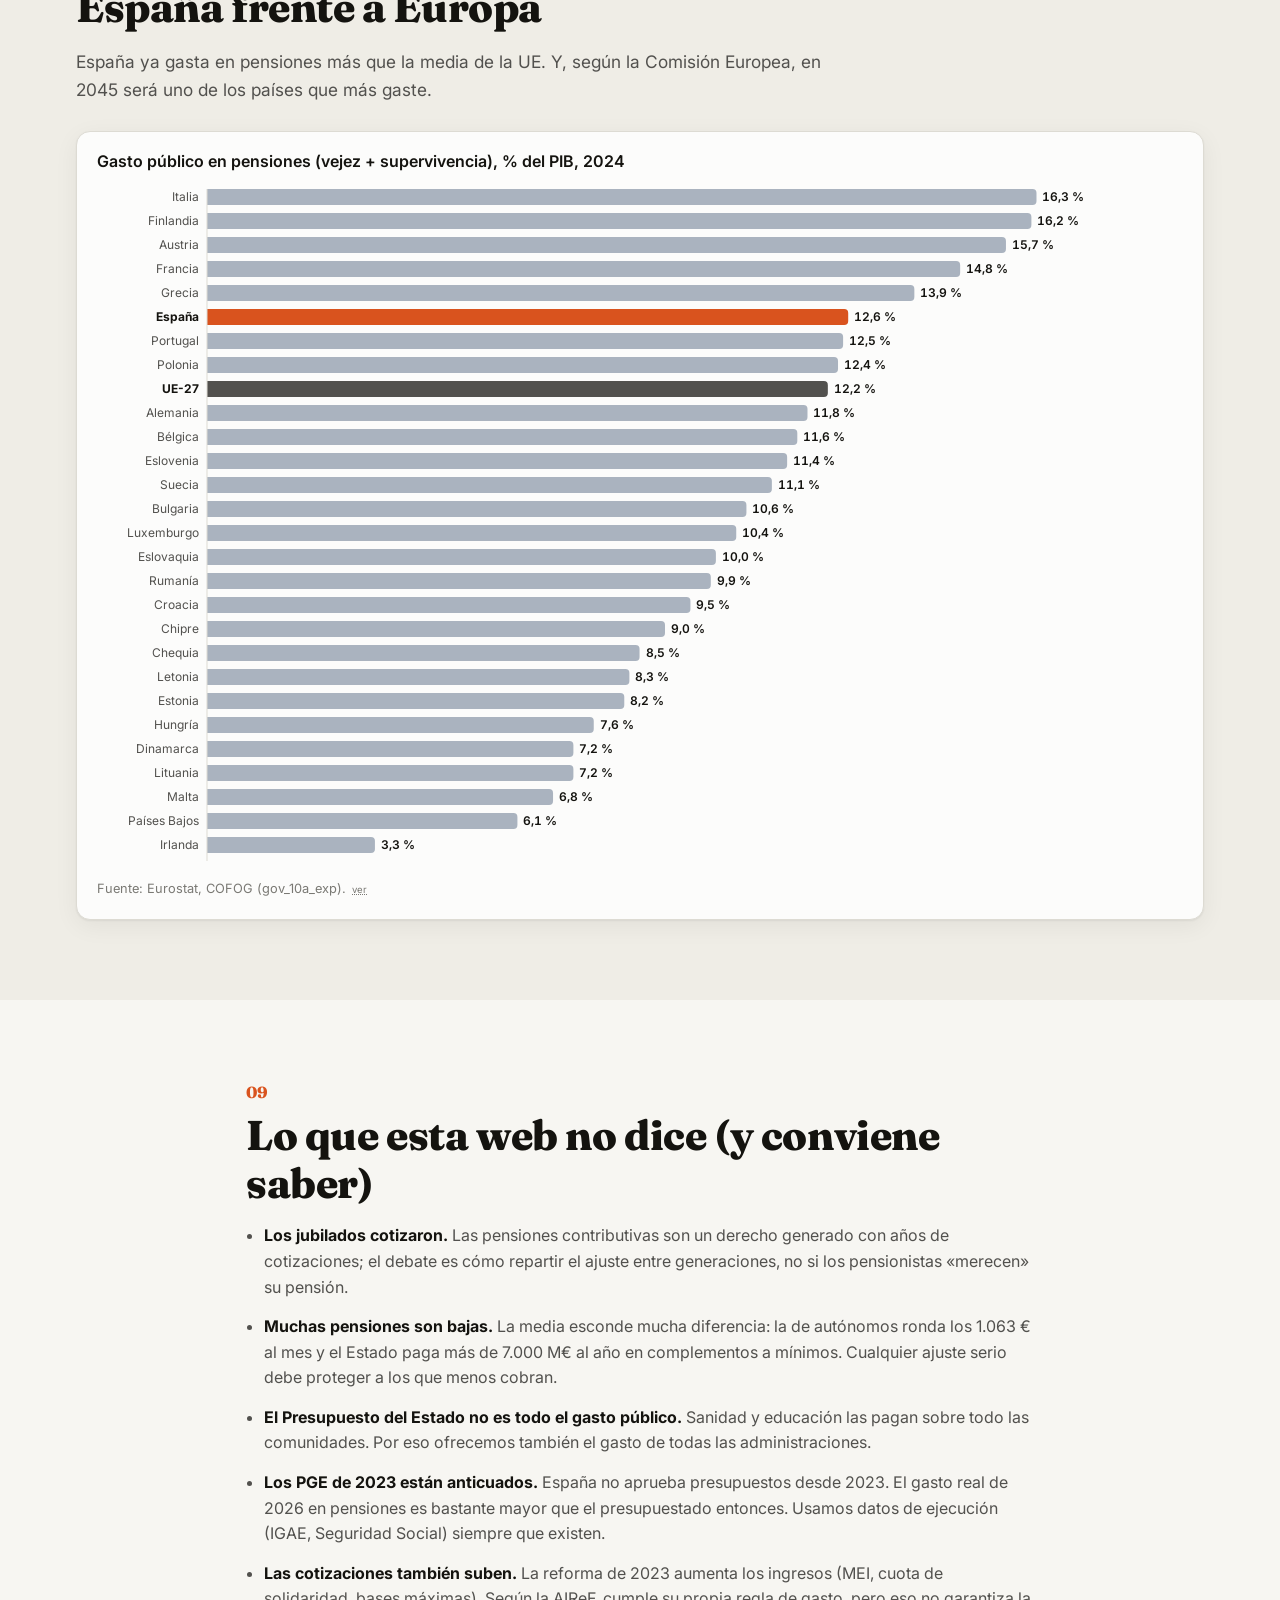
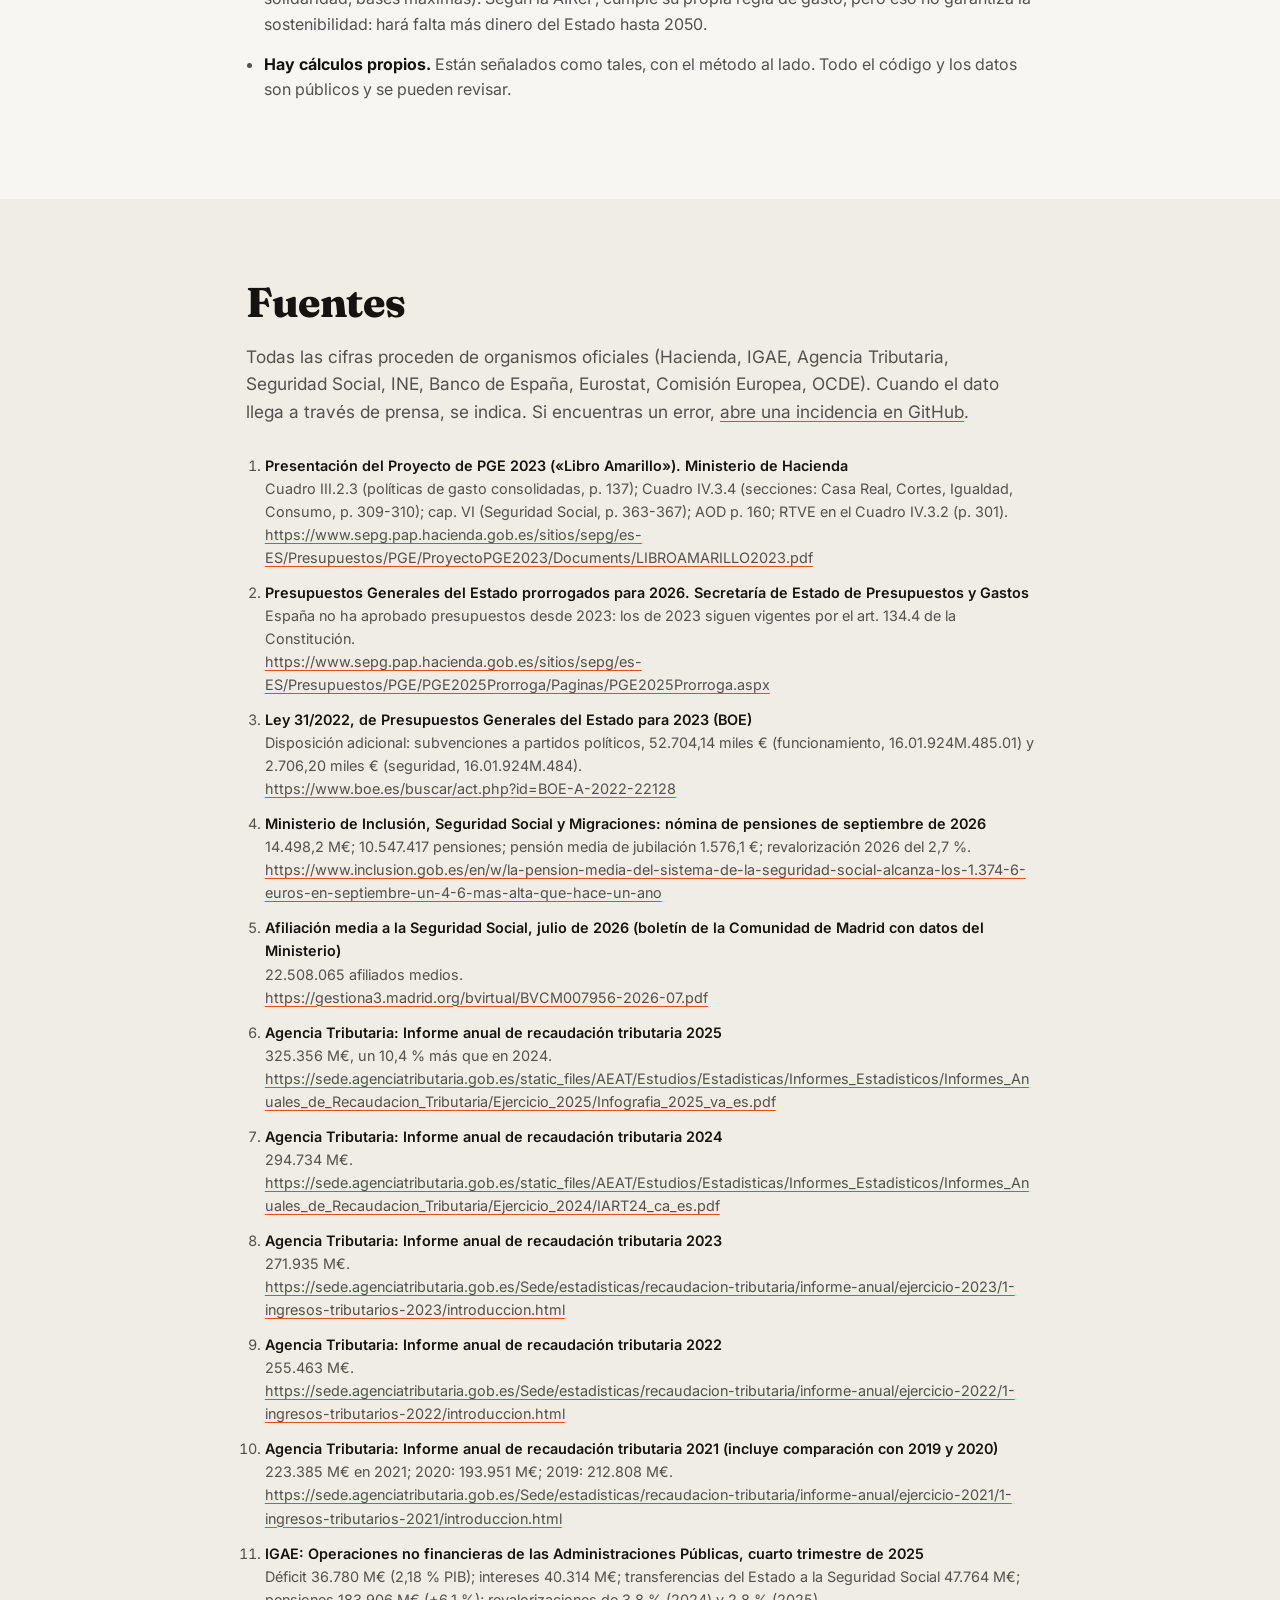
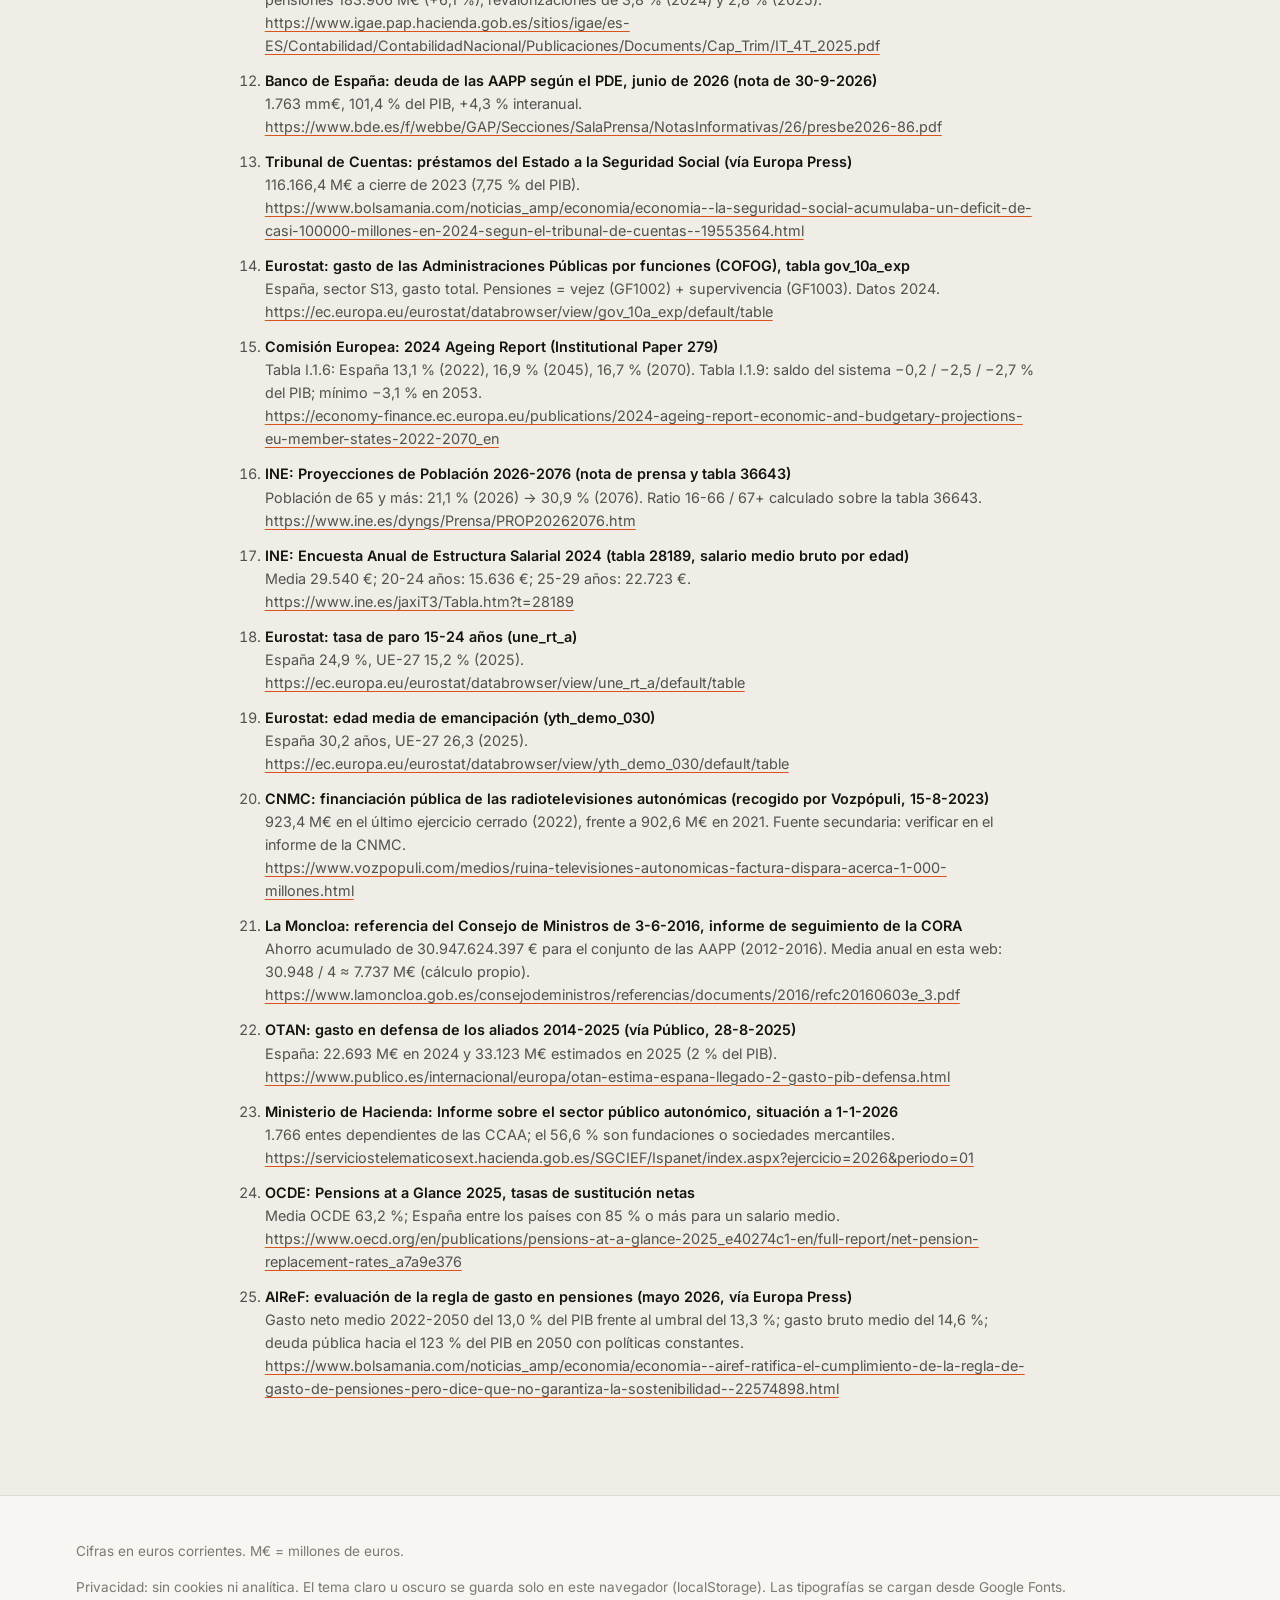
==== commit 43d6ba21: "Aviso de privacidad en el pie: sin cookies, qué se guarda en localStorage Co-Authored-By: Claude Opu" ====
--- a/public/index.html
+++ b/public/index.html
@@ -357,6 +357,7 @@
   <footer class="footer">
     <div class="wrap">
       <p>Cifras en euros corrientes. M€ = millones de euros.</p>
+      <p>Privacidad: sin cookies ni analítica. El tema claro u oscuro se guarda solo en este navegador (localStorage). Las tipografías se cargan desde Google Fonts.</p>
     </div>
   </footer>
 
